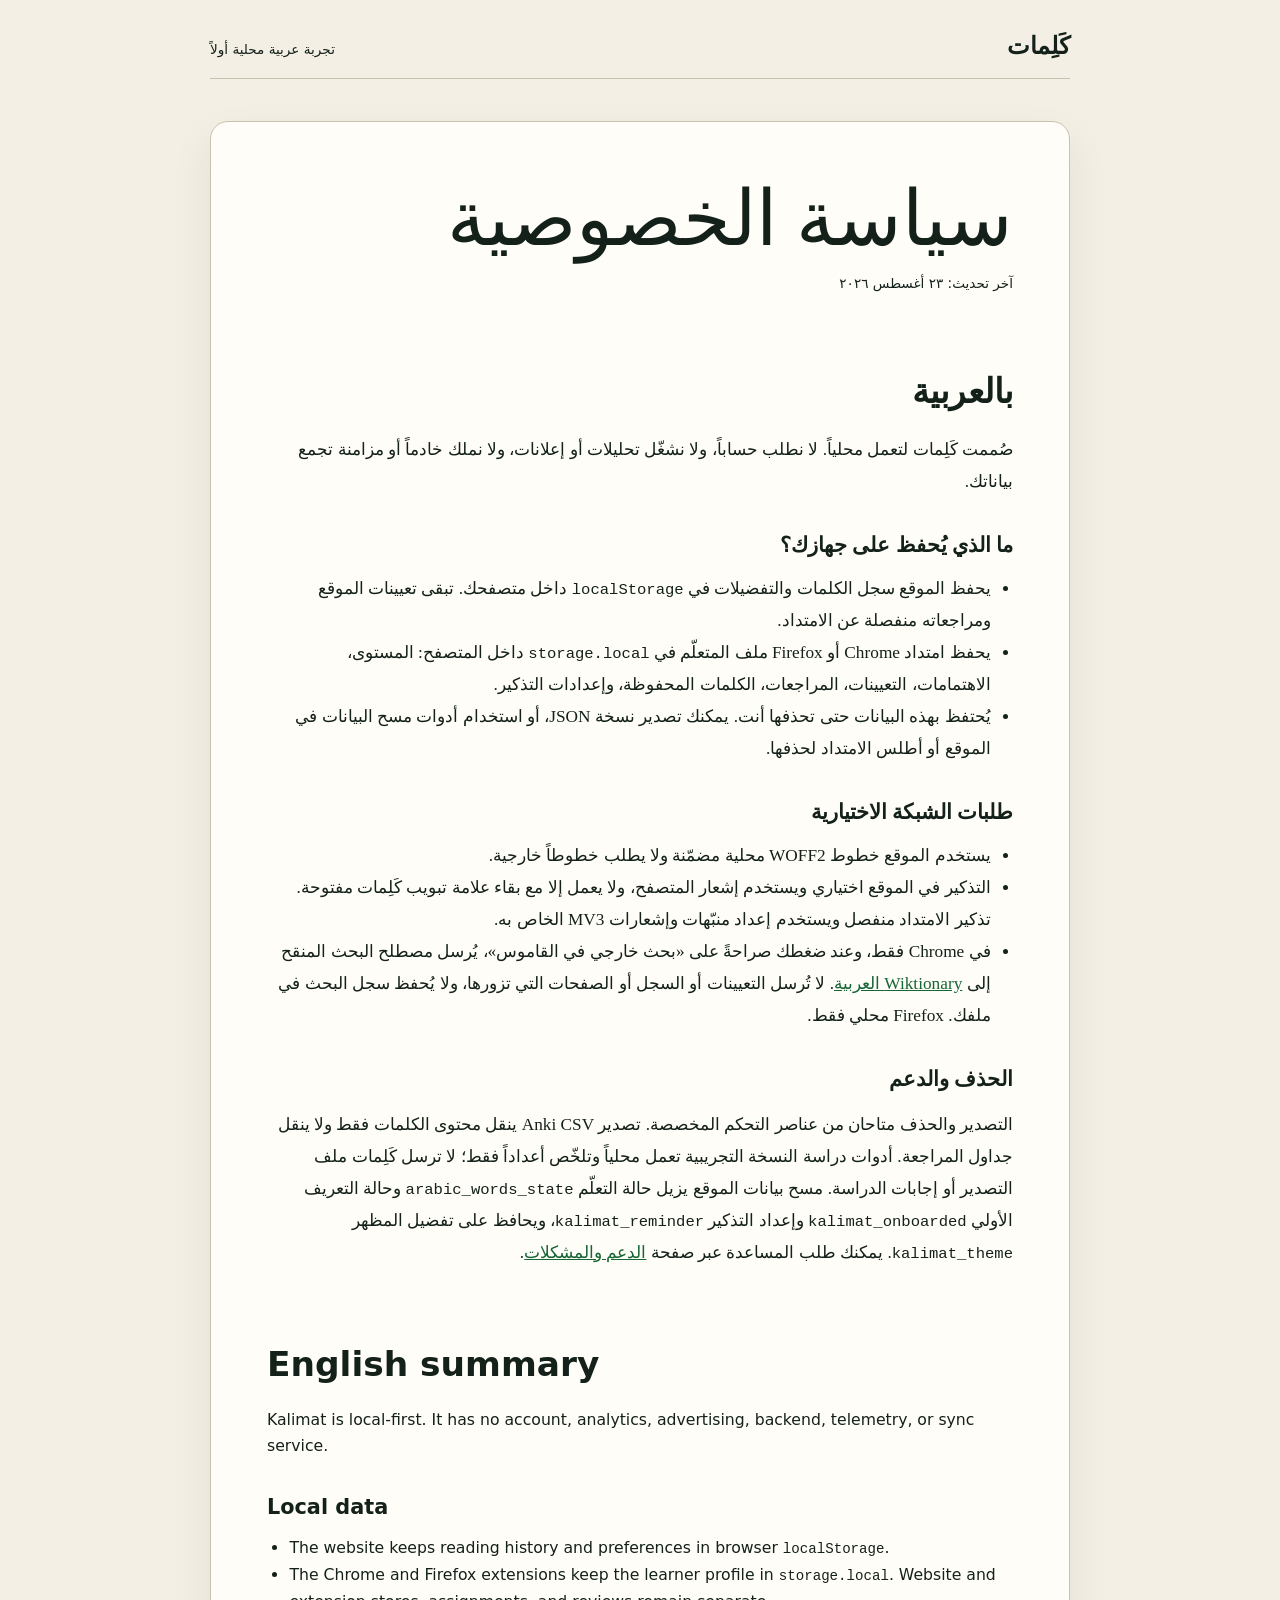
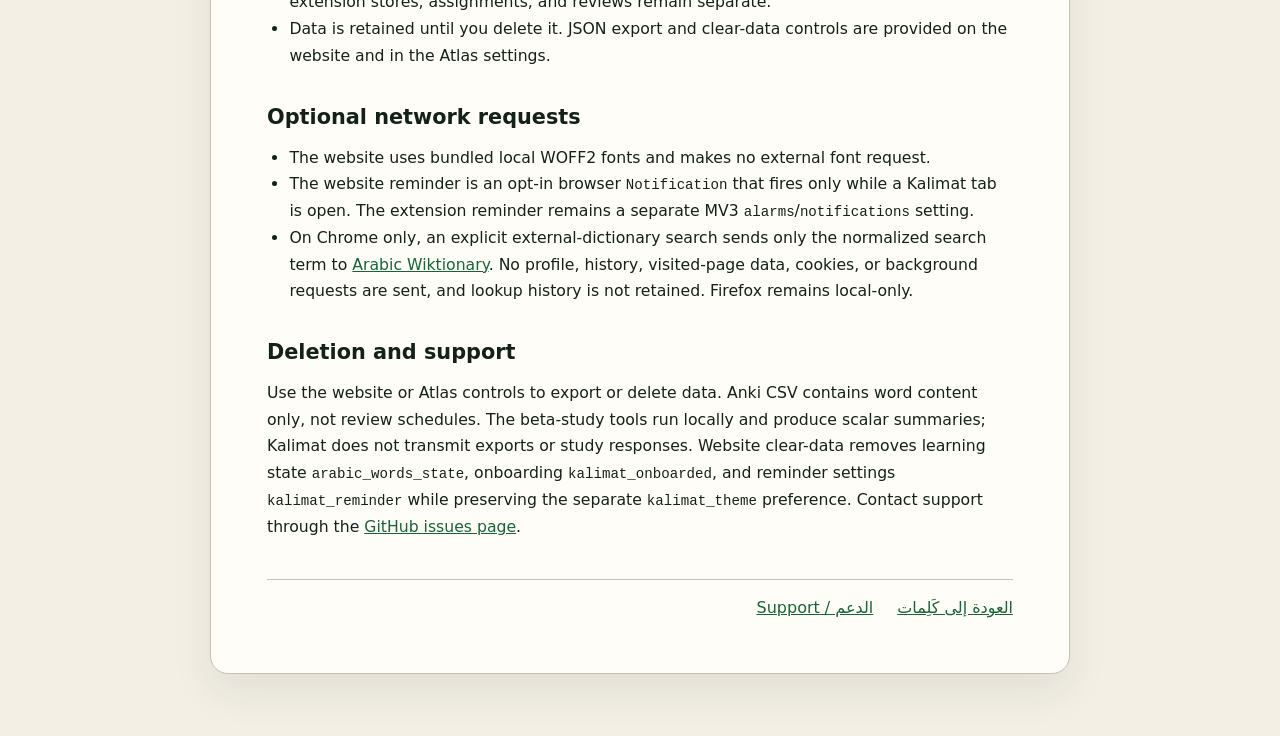
==== privacy.html @ 05a467b4 "Stabilize exports and add beta study tooling" ====
<!doctype html>
<html lang="ar" dir="rtl">
<head>
  <meta charset="utf-8">
  <meta name="viewport" content="width=device-width, initial-scale=1">
  <meta name="description" content="سياسة خصوصية كَلِمات: بيانات تعلّم محلية بلا حسابات أو تحليلات.">
  <title>كَلِمات | سياسة الخصوصية</title>
  <link rel="icon" href="assets/icons/icon-192.png" sizes="192x192">
  <style>
    :root { color-scheme: light; --ink: #14211b; --paper: #f3efe5; --panel: #fffdf7; --line: #c9c0af; --accent: #166534; }
    * { box-sizing: border-box; }
    body { margin: 0; min-height: 100vh; background: var(--paper); color: var(--ink); font-family: "Amiri", "Traditional Arabic", Georgia, serif; }
    .policy { width: min(860px, calc(100% - 32px)); margin: 0 auto; padding: 32px 0 64px; }
    .masthead { display: flex; align-items: baseline; justify-content: space-between; gap: 24px; border-bottom: 1px solid var(--line); padding-bottom: 16px; }
    .brand { color: inherit; font-size: 1.5rem; font-weight: 700; text-decoration: none; }
    .masthead p, .updated { margin: 0; font-family: system-ui, sans-serif; font-size: .85rem; }
    article { margin-top: 42px; background: var(--panel); border: 1px solid var(--line); border-radius: 18px; padding: clamp(24px, 5vw, 56px); box-shadow: 0 18px 42px rgb(20 33 27 / 8%); }
    h1 { margin: 0 0 8px; font-size: clamp(2.5rem, 7vw, 4.8rem); font-weight: 400; line-height: 1.1; }
    h2 { margin: 2.2em 0 .65em; font-size: clamp(1.45rem, 4vw, 2.15rem); }
    h3 { margin: 1.7em 0 .45em; font-size: 1.3rem; }
    p, li { font-size: 1.08rem; line-height: 1.85; }
    ul { padding-inline-start: 1.4em; }
    a { color: var(--accent); }
    .english { direction: ltr; text-align: left; font-family: system-ui, sans-serif; }
    .english p, .english li { font-size: .98rem; line-height: 1.7; }
    .links { display: flex; flex-wrap: wrap; gap: 16px 24px; margin-top: 38px; padding-top: 18px; border-top: 1px solid var(--line); font-family: system-ui, sans-serif; }
    code { direction: ltr; unicode-bidi: embed; font-family: ui-monospace, SFMono-Regular, Consolas, monospace; font-size: .9em; }
    @media (max-width: 560px) { .masthead { display: block; } .masthead p { margin-top: 8px; } article { padding: 22px 18px; } }
  </style>
</head>
<body>
  <main class="policy">
    <header class="masthead">
      <a class="brand" href="https://assem130.github.io/arabic-word-of-the-day/">كَلِمات</a>
      <p>تجربة عربية محلية أولاً</p>
    </header>
    <article>
      <h1>سياسة الخصوصية</h1>
      <p class="updated">آخر تحديث: ٢٣ أغسطس ٢٠٢٦</p>

      <h2>بالعربية</h2>
      <p>صُممت كَلِمات لتعمل محلياً. لا نطلب حساباً، ولا نشغّل تحليلات أو إعلانات، ولا نملك خادماً أو مزامنة تجمع بياناتك.</p>

      <h3>ما الذي يُحفظ على جهازك؟</h3>
      <ul>
        <li>يحفظ الموقع سجل الكلمات والتفضيلات في <code>localStorage</code> داخل متصفحك. تبقى تعيينات الموقع ومراجعاته منفصلة عن الامتداد.</li>
        <li>يحفظ امتداد Chrome أو Firefox ملف المتعلّم في <code>storage.local</code> داخل المتصفح: المستوى، الاهتمامات، التعيينات، المراجعات، الكلمات المحفوظة، وإعدادات التذكير.</li>
        <li>يُحتفظ بهذه البيانات حتى تحذفها أنت. يمكنك تصدير نسخة JSON، أو استخدام أدوات مسح البيانات في الموقع أو أطلس الامتداد لحذفها.</li>
      </ul>

      <h3>طلبات الشبكة الاختيارية</h3>
      <ul>
        <li>يستخدم الموقع خطوط WOFF2 محلية مضمّنة ولا يطلب خطوطاً خارجية.</li>
        <li>التذكير في الموقع اختياري ويستخدم إشعار المتصفح، ولا يعمل إلا مع بقاء علامة تبويب كَلِمات مفتوحة. تذكير الامتداد منفصل ويستخدم إعداد منبّهات وإشعارات MV3 الخاص به.</li>
        <li>في Chrome فقط، وعند ضغطك صراحةً على «بحث خارجي في القاموس»، يُرسل مصطلح البحث المنقح إلى <a href="https://ar.wiktionary.org/">Wiktionary العربية</a>. لا تُرسل التعيينات أو السجل أو الصفحات التي تزورها، ولا يُحفظ سجل البحث في ملفك. Firefox محلي فقط.</li>
      </ul>

      <h3>الحذف والدعم</h3>
      <p>التصدير والحذف متاحان من عناصر التحكم المخصصة. تصدير Anki CSV ينقل محتوى الكلمات فقط ولا ينقل جداول المراجعة. أدوات دراسة النسخة التجريبية تعمل محلياً وتلخّص أعداداً فقط؛ لا ترسل كَلِمات ملف التصدير أو إجابات الدراسة. مسح بيانات الموقع يزيل حالة التعلّم <code>arabic_words_state</code> وحالة التعريف الأولي <code>kalimat_onboarded</code> وإعداد التذكير <code>kalimat_reminder</code>، ويحافظ على تفضيل المظهر <code>kalimat_theme</code>. يمكنك طلب المساعدة عبر صفحة <a href="https://github.com/Assem130/arabic-word-of-the-day/issues">الدعم والمشكلات</a>.</p>

      <section class="english" lang="en" dir="ltr">
        <h2>English summary</h2>
        <p>Kalimat is local-first. It has no account, analytics, advertising, backend, telemetry, or sync service.</p>
        <h3>Local data</h3>
        <ul>
          <li>The website keeps reading history and preferences in browser <code>localStorage</code>.</li>
          <li>The Chrome and Firefox extensions keep the learner profile in <code>storage.local</code>. Website and extension stores, assignments, and reviews remain separate.</li>
          <li>Data is retained until you delete it. JSON export and clear-data controls are provided on the website and in the Atlas settings.</li>
        </ul>
        <h3>Optional network requests</h3>
        <ul>
          <li>The website uses bundled local WOFF2 fonts and makes no external font request.</li>
          <li>The website reminder is an opt-in browser <code>Notification</code> that fires only while a Kalimat tab is open. The extension reminder remains a separate MV3 <code>alarms</code>/<code>notifications</code> setting.</li>
          <li>On Chrome only, an explicit external-dictionary search sends only the normalized search term to <a href="https://ar.wiktionary.org/">Arabic Wiktionary</a>. No profile, history, visited-page data, cookies, or background requests are sent, and lookup history is not retained. Firefox remains local-only.</li>
        </ul>
        <h3>Deletion and support</h3>
        <p>Use the website or Atlas controls to export or delete data. Anki CSV contains word content only, not review schedules. The beta-study tools run locally and produce scalar summaries; Kalimat does not transmit exports or study responses. Website clear-data removes learning state <code>arabic_words_state</code>, onboarding <code>kalimat_onboarded</code>, and reminder settings <code>kalimat_reminder</code> while preserving the separate <code>kalimat_theme</code> preference. Contact support through the <a href="https://github.com/Assem130/arabic-word-of-the-day/issues">GitHub issues page</a>.</p>
      </section>

      <nav class="links" aria-label="روابط السياسة">
        <a href="https://assem130.github.io/arabic-word-of-the-day/">العودة إلى كَلِمات</a>
        <a href="https://github.com/Assem130/arabic-word-of-the-day/issues">الدعم / Support</a>
      </nav>
    </article>
  </main>
</body>
</html>
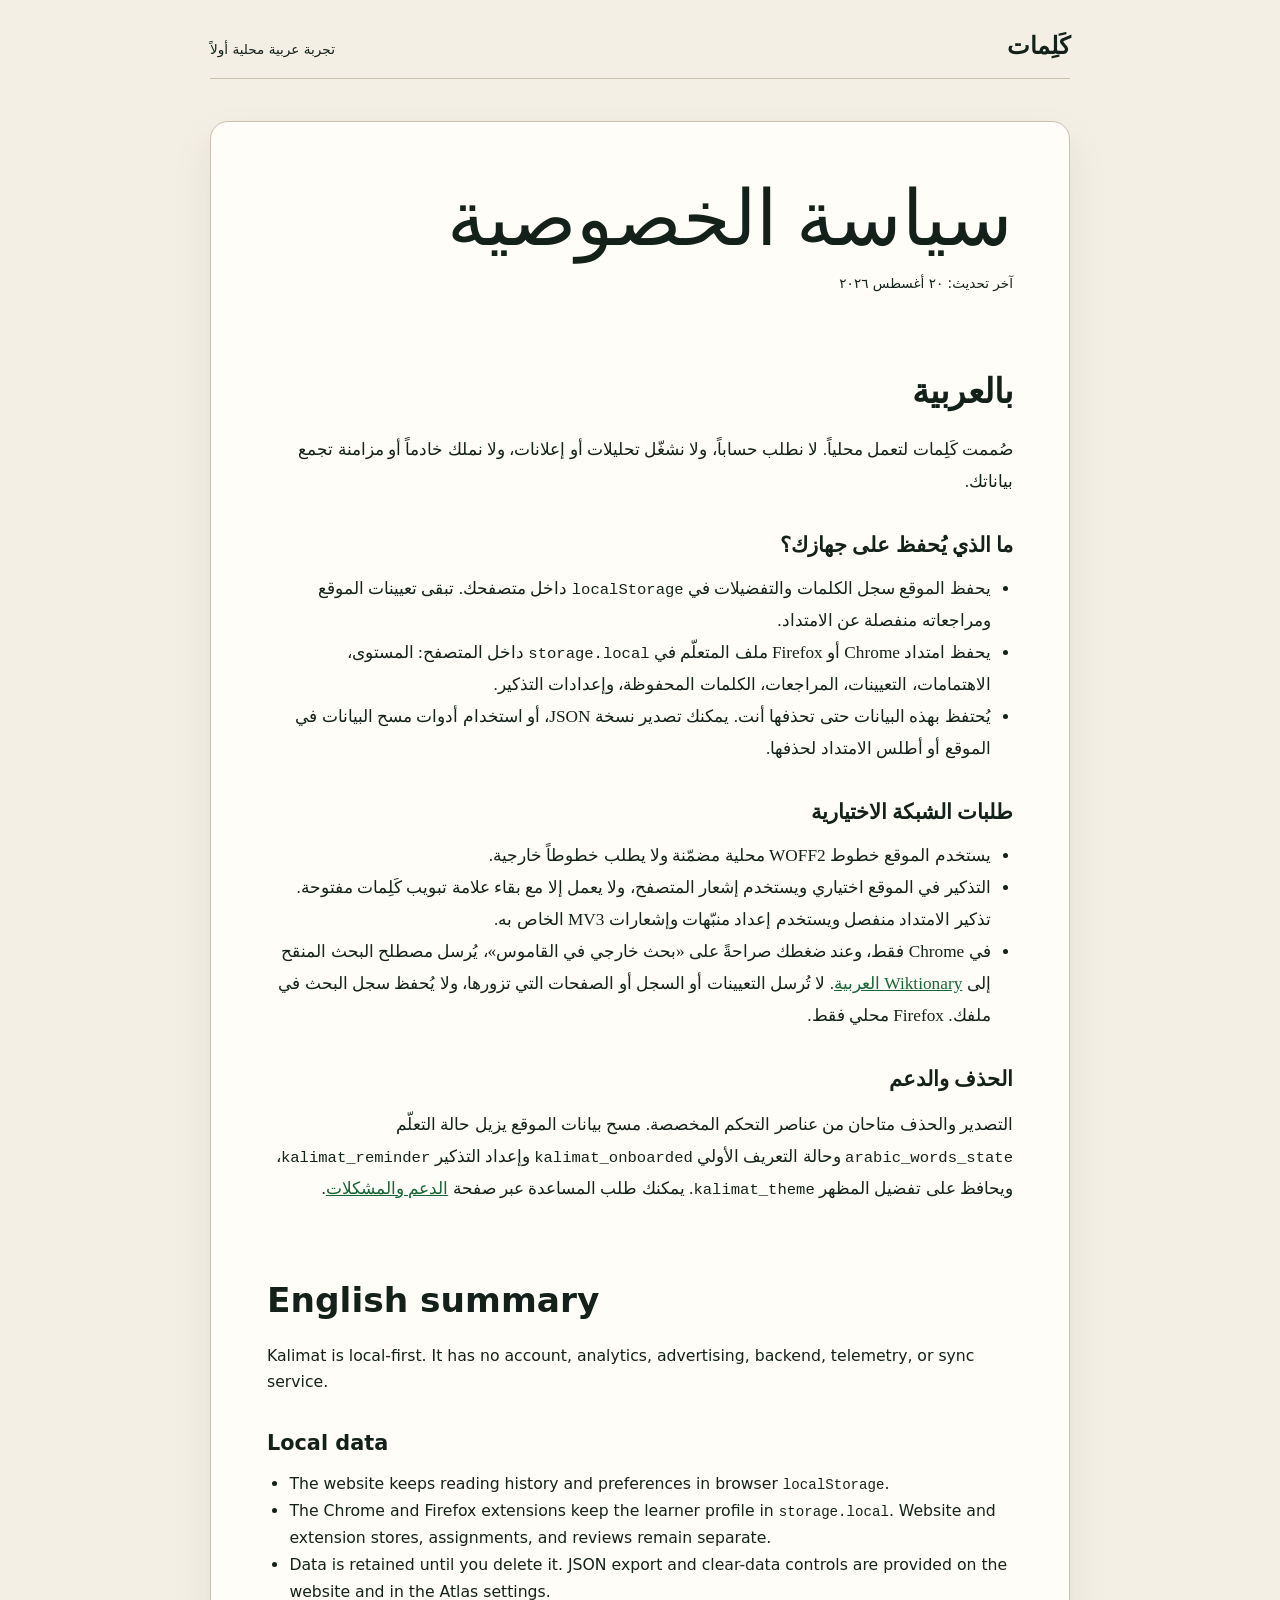
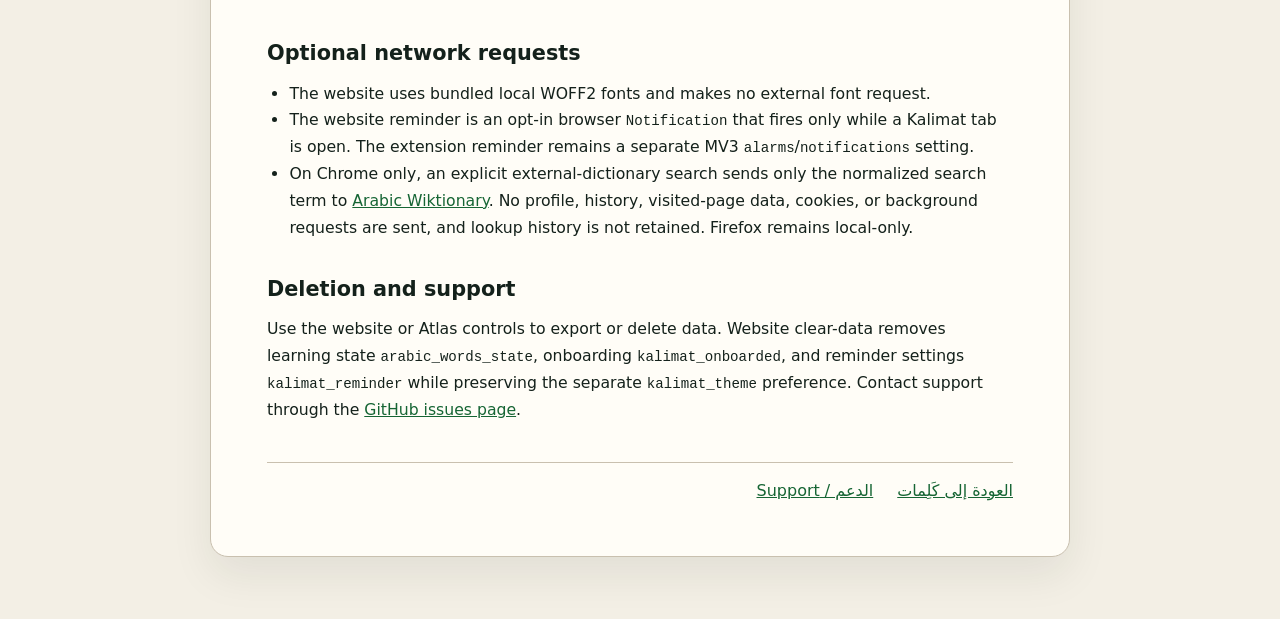
==== commit 8a6a19d6: "Clean up learning state, packaging, and repository navigation Preserve learner changes across tabs, " ====
--- a/privacy.html
+++ b/privacy.html
@@ -5,7 +5,6 @@
   <meta name="viewport" content="width=device-width, initial-scale=1">
   <meta name="description" content="سياسة خصوصية كَلِمات: بيانات تعلّم محلية بلا حسابات أو تحليلات.">
   <title>كَلِمات | سياسة الخصوصية</title>
-  <link rel="icon" href="assets/icons/icon-192.png" sizes="192x192">
   <style>
     :root { color-scheme: light; --ink: #14211b; --paper: #f3efe5; --panel: #fffdf7; --line: #c9c0af; --accent: #166534; }
     * { box-sizing: border-box; }
@@ -31,12 +30,12 @@
 <body>
   <main class="policy">
     <header class="masthead">
-      <a class="brand" href="https://assem130.github.io/arabic-word-of-the-day/">كَلِمات</a>
+      <a class="brand" href="https://assem130.github.io/Kalimat-365/">كَلِمات</a>
       <p>تجربة عربية محلية أولاً</p>
     </header>
     <article>
       <h1>سياسة الخصوصية</h1>
-      <p class="updated">آخر تحديث: ٢٣ أغسطس ٢٠٢٦</p>
+      <p class="updated">آخر تحديث: ٢٠ أغسطس ٢٠٢٦</p>
 
       <h2>بالعربية</h2>
       <p>صُممت كَلِمات لتعمل محلياً. لا نطلب حساباً، ولا نشغّل تحليلات أو إعلانات، ولا نملك خادماً أو مزامنة تجمع بياناتك.</p>
@@ -56,7 +55,7 @@
       </ul>
 
       <h3>الحذف والدعم</h3>
-      <p>التصدير والحذف متاحان من عناصر التحكم المخصصة. تصدير Anki CSV ينقل محتوى الكلمات فقط ولا ينقل جداول المراجعة. أدوات دراسة النسخة التجريبية تعمل محلياً وتلخّص أعداداً فقط؛ لا ترسل كَلِمات ملف التصدير أو إجابات الدراسة. مسح بيانات الموقع يزيل حالة التعلّم <code>arabic_words_state</code> وحالة التعريف الأولي <code>kalimat_onboarded</code> وإعداد التذكير <code>kalimat_reminder</code>، ويحافظ على تفضيل المظهر <code>kalimat_theme</code>. يمكنك طلب المساعدة عبر صفحة <a href="https://github.com/Assem130/arabic-word-of-the-day/issues">الدعم والمشكلات</a>.</p>
+      <p>التصدير والحذف متاحان من عناصر التحكم المخصصة. مسح بيانات الموقع يزيل حالة التعلّم <code>arabic_words_state</code> وحالة التعريف الأولي <code>kalimat_onboarded</code> وإعداد التذكير <code>kalimat_reminder</code>، ويحافظ على تفضيل المظهر <code>kalimat_theme</code>. يمكنك طلب المساعدة عبر صفحة <a href="https://github.com/Assem130/Kalimat-365/issues">الدعم والمشكلات</a>.</p>
 
       <section class="english" lang="en" dir="ltr">
         <h2>English summary</h2>
@@ -74,12 +73,12 @@
           <li>On Chrome only, an explicit external-dictionary search sends only the normalized search term to <a href="https://ar.wiktionary.org/">Arabic Wiktionary</a>. No profile, history, visited-page data, cookies, or background requests are sent, and lookup history is not retained. Firefox remains local-only.</li>
         </ul>
         <h3>Deletion and support</h3>
-        <p>Use the website or Atlas controls to export or delete data. Anki CSV contains word content only, not review schedules. The beta-study tools run locally and produce scalar summaries; Kalimat does not transmit exports or study responses. Website clear-data removes learning state <code>arabic_words_state</code>, onboarding <code>kalimat_onboarded</code>, and reminder settings <code>kalimat_reminder</code> while preserving the separate <code>kalimat_theme</code> preference. Contact support through the <a href="https://github.com/Assem130/arabic-word-of-the-day/issues">GitHub issues page</a>.</p>
+        <p>Use the website or Atlas controls to export or delete data. Website clear-data removes learning state <code>arabic_words_state</code>, onboarding <code>kalimat_onboarded</code>, and reminder settings <code>kalimat_reminder</code> while preserving the separate <code>kalimat_theme</code> preference. Contact support through the <a href="https://github.com/Assem130/Kalimat-365/issues">GitHub issues page</a>.</p>
       </section>
 
       <nav class="links" aria-label="روابط السياسة">
-        <a href="https://assem130.github.io/arabic-word-of-the-day/">العودة إلى كَلِمات</a>
-        <a href="https://github.com/Assem130/arabic-word-of-the-day/issues">الدعم / Support</a>
+        <a href="https://assem130.github.io/Kalimat-365/">العودة إلى كَلِمات</a>
+        <a href="https://github.com/Assem130/Kalimat-365/issues">الدعم / Support</a>
       </nav>
     </article>
   </main>
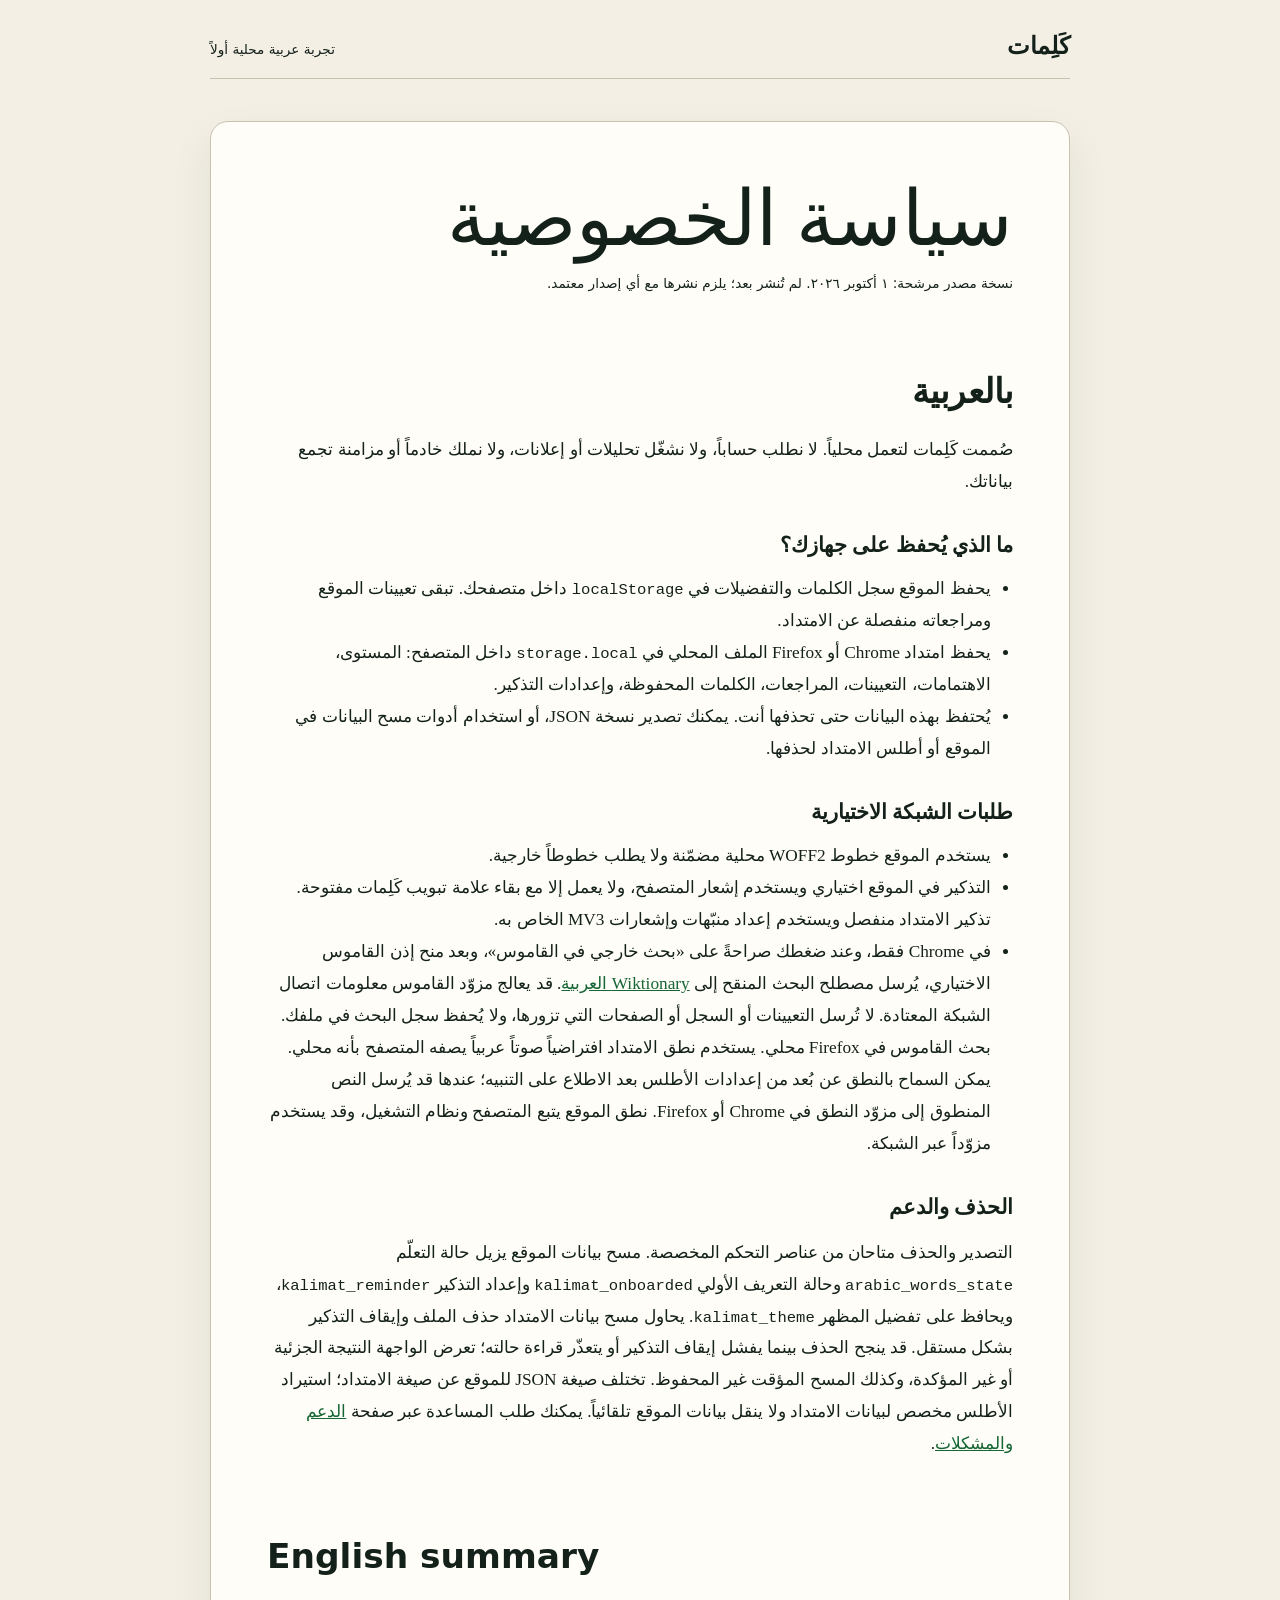
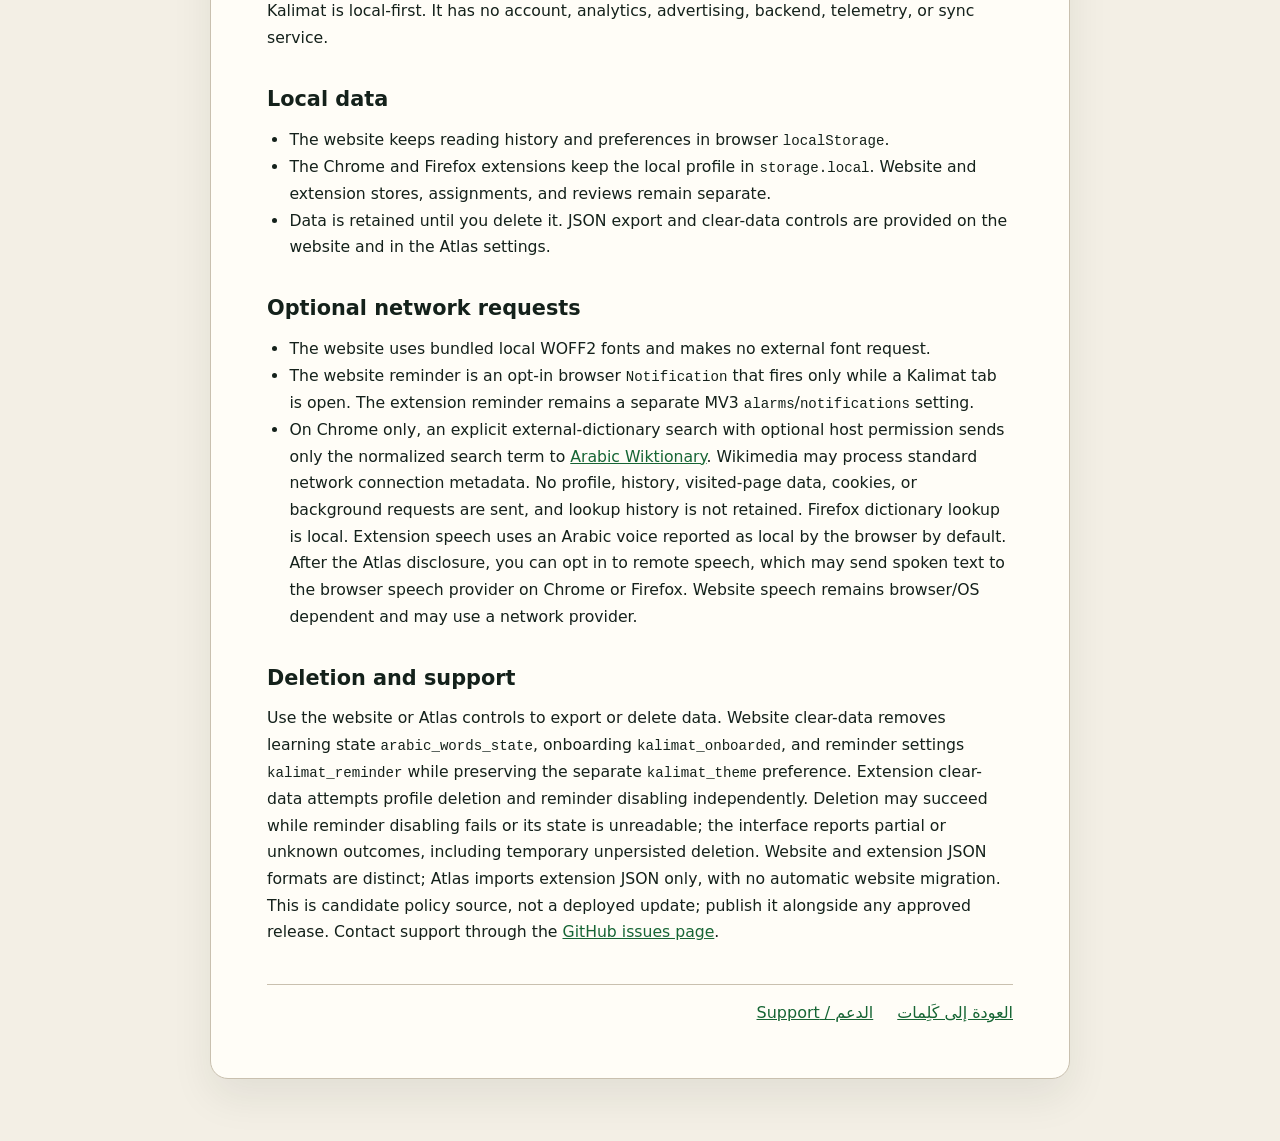
==== commit f16fa34b: "Focus Kalimaat on an Arabic-first daily encounter Make the browser extension the primary Arabic enri" ====
--- a/privacy.html
+++ b/privacy.html
@@ -3,7 +3,7 @@
 <head>
   <meta charset="utf-8">
   <meta name="viewport" content="width=device-width, initial-scale=1">
-  <meta name="description" content="سياسة خصوصية كَلِمات: بيانات تعلّم محلية بلا حسابات أو تحليلات.">
+  <meta name="description" content="سياسة خصوصية كَلِمات: بيانات محلية ونطق اختياري بلا حسابات أو تحليلات.">
   <title>كَلِمات | سياسة الخصوصية</title>
   <style>
     :root { color-scheme: light; --ink: #14211b; --paper: #f3efe5; --panel: #fffdf7; --line: #c9c0af; --accent: #166534; }
@@ -35,7 +35,7 @@
     </header>
     <article>
       <h1>سياسة الخصوصية</h1>
-      <p class="updated">آخر تحديث: ٢٠ أغسطس ٢٠٢٦</p>
+      <p class="updated">نسخة مصدر مرشحة: ١ أكتوبر ٢٠٢٦. لم تُنشر بعد؛ يلزم نشرها مع أي إصدار معتمد.</p>
 
       <h2>بالعربية</h2>
       <p>صُممت كَلِمات لتعمل محلياً. لا نطلب حساباً، ولا نشغّل تحليلات أو إعلانات، ولا نملك خادماً أو مزامنة تجمع بياناتك.</p>
@@ -43,7 +43,7 @@
       <h3>ما الذي يُحفظ على جهازك؟</h3>
       <ul>
         <li>يحفظ الموقع سجل الكلمات والتفضيلات في <code>localStorage</code> داخل متصفحك. تبقى تعيينات الموقع ومراجعاته منفصلة عن الامتداد.</li>
-        <li>يحفظ امتداد Chrome أو Firefox ملف المتعلّم في <code>storage.local</code> داخل المتصفح: المستوى، الاهتمامات، التعيينات، المراجعات، الكلمات المحفوظة، وإعدادات التذكير.</li>
+        <li>يحفظ امتداد Chrome أو Firefox الملف المحلي في <code>storage.local</code> داخل المتصفح: المستوى، الاهتمامات، التعيينات، المراجعات، الكلمات المحفوظة، وإعدادات التذكير.</li>
         <li>يُحتفظ بهذه البيانات حتى تحذفها أنت. يمكنك تصدير نسخة JSON، أو استخدام أدوات مسح البيانات في الموقع أو أطلس الامتداد لحذفها.</li>
       </ul>
 
@@ -51,11 +51,11 @@
       <ul>
         <li>يستخدم الموقع خطوط WOFF2 محلية مضمّنة ولا يطلب خطوطاً خارجية.</li>
         <li>التذكير في الموقع اختياري ويستخدم إشعار المتصفح، ولا يعمل إلا مع بقاء علامة تبويب كَلِمات مفتوحة. تذكير الامتداد منفصل ويستخدم إعداد منبّهات وإشعارات MV3 الخاص به.</li>
-        <li>في Chrome فقط، وعند ضغطك صراحةً على «بحث خارجي في القاموس»، يُرسل مصطلح البحث المنقح إلى <a href="https://ar.wiktionary.org/">Wiktionary العربية</a>. لا تُرسل التعيينات أو السجل أو الصفحات التي تزورها، ولا يُحفظ سجل البحث في ملفك. Firefox محلي فقط.</li>
+        <li>في Chrome فقط، وعند ضغطك صراحةً على «بحث خارجي في القاموس»، وبعد منح إذن القاموس الاختياري، يُرسل مصطلح البحث المنقح إلى <a href="https://ar.wiktionary.org/">Wiktionary العربية</a>. قد يعالج مزوّد القاموس معلومات اتصال الشبكة المعتادة. لا تُرسل التعيينات أو السجل أو الصفحات التي تزورها، ولا يُحفظ سجل البحث في ملفك. بحث القاموس في Firefox محلي. يستخدم نطق الامتداد افتراضياً صوتاً عربياً يصفه المتصفح بأنه محلي. يمكن السماح بالنطق عن بُعد من إعدادات الأطلس بعد الاطلاع على التنبيه؛ عندها قد يُرسل النص المنطوق إلى مزوّد النطق في Chrome أو Firefox. نطق الموقع يتبع المتصفح ونظام التشغيل، وقد يستخدم مزوّداً عبر الشبكة.</li>
       </ul>
 
       <h3>الحذف والدعم</h3>
-      <p>التصدير والحذف متاحان من عناصر التحكم المخصصة. مسح بيانات الموقع يزيل حالة التعلّم <code>arabic_words_state</code> وحالة التعريف الأولي <code>kalimat_onboarded</code> وإعداد التذكير <code>kalimat_reminder</code>، ويحافظ على تفضيل المظهر <code>kalimat_theme</code>. يمكنك طلب المساعدة عبر صفحة <a href="https://github.com/Assem130/Kalimat-365/issues">الدعم والمشكلات</a>.</p>
+      <p>التصدير والحذف متاحان من عناصر التحكم المخصصة. مسح بيانات الموقع يزيل حالة التعلّم <code>arabic_words_state</code> وحالة التعريف الأولي <code>kalimat_onboarded</code> وإعداد التذكير <code>kalimat_reminder</code>، ويحافظ على تفضيل المظهر <code>kalimat_theme</code>. يحاول مسح بيانات الامتداد حذف الملف وإيقاف التذكير بشكل مستقل. قد ينجح الحذف بينما يفشل إيقاف التذكير أو يتعذّر قراءة حالته؛ تعرض الواجهة النتيجة الجزئية أو غير المؤكدة، وكذلك المسح المؤقت غير المحفوظ. تختلف صيغة JSON للموقع عن صيغة الامتداد؛ استيراد الأطلس مخصص لبيانات الامتداد ولا ينقل بيانات الموقع تلقائياً. يمكنك طلب المساعدة عبر صفحة <a href="https://github.com/Assem130/Kalimat-365/issues">الدعم والمشكلات</a>.</p>
 
       <section class="english" lang="en" dir="ltr">
         <h2>English summary</h2>
@@ -63,17 +63,17 @@
         <h3>Local data</h3>
         <ul>
           <li>The website keeps reading history and preferences in browser <code>localStorage</code>.</li>
-          <li>The Chrome and Firefox extensions keep the learner profile in <code>storage.local</code>. Website and extension stores, assignments, and reviews remain separate.</li>
+          <li>The Chrome and Firefox extensions keep the local profile in <code>storage.local</code>. Website and extension stores, assignments, and reviews remain separate.</li>
           <li>Data is retained until you delete it. JSON export and clear-data controls are provided on the website and in the Atlas settings.</li>
         </ul>
         <h3>Optional network requests</h3>
         <ul>
           <li>The website uses bundled local WOFF2 fonts and makes no external font request.</li>
           <li>The website reminder is an opt-in browser <code>Notification</code> that fires only while a Kalimat tab is open. The extension reminder remains a separate MV3 <code>alarms</code>/<code>notifications</code> setting.</li>
-          <li>On Chrome only, an explicit external-dictionary search sends only the normalized search term to <a href="https://ar.wiktionary.org/">Arabic Wiktionary</a>. No profile, history, visited-page data, cookies, or background requests are sent, and lookup history is not retained. Firefox remains local-only.</li>
+          <li>On Chrome only, an explicit external-dictionary search with optional host permission sends only the normalized search term to <a href="https://ar.wiktionary.org/">Arabic Wiktionary</a>. Wikimedia may process standard network connection metadata. No profile, history, visited-page data, cookies, or background requests are sent, and lookup history is not retained. Firefox dictionary lookup is local. Extension speech uses an Arabic voice reported as local by the browser by default. After the Atlas disclosure, you can opt in to remote speech, which may send spoken text to the browser speech provider on Chrome or Firefox. Website speech remains browser/OS dependent and may use a network provider.</li>
         </ul>
         <h3>Deletion and support</h3>
-        <p>Use the website or Atlas controls to export or delete data. Website clear-data removes learning state <code>arabic_words_state</code>, onboarding <code>kalimat_onboarded</code>, and reminder settings <code>kalimat_reminder</code> while preserving the separate <code>kalimat_theme</code> preference. Contact support through the <a href="https://github.com/Assem130/Kalimat-365/issues">GitHub issues page</a>.</p>
+        <p>Use the website or Atlas controls to export or delete data. Website clear-data removes learning state <code>arabic_words_state</code>, onboarding <code>kalimat_onboarded</code>, and reminder settings <code>kalimat_reminder</code> while preserving the separate <code>kalimat_theme</code> preference. Extension clear-data attempts profile deletion and reminder disabling independently. Deletion may succeed while reminder disabling fails or its state is unreadable; the interface reports partial or unknown outcomes, including temporary unpersisted deletion. Website and extension JSON formats are distinct; Atlas imports extension JSON only, with no automatic website migration. This is candidate policy source, not a deployed update; publish it alongside any approved release. Contact support through the <a href="https://github.com/Assem130/Kalimat-365/issues">GitHub issues page</a>.</p>
       </section>
 
       <nav class="links" aria-label="روابط السياسة">
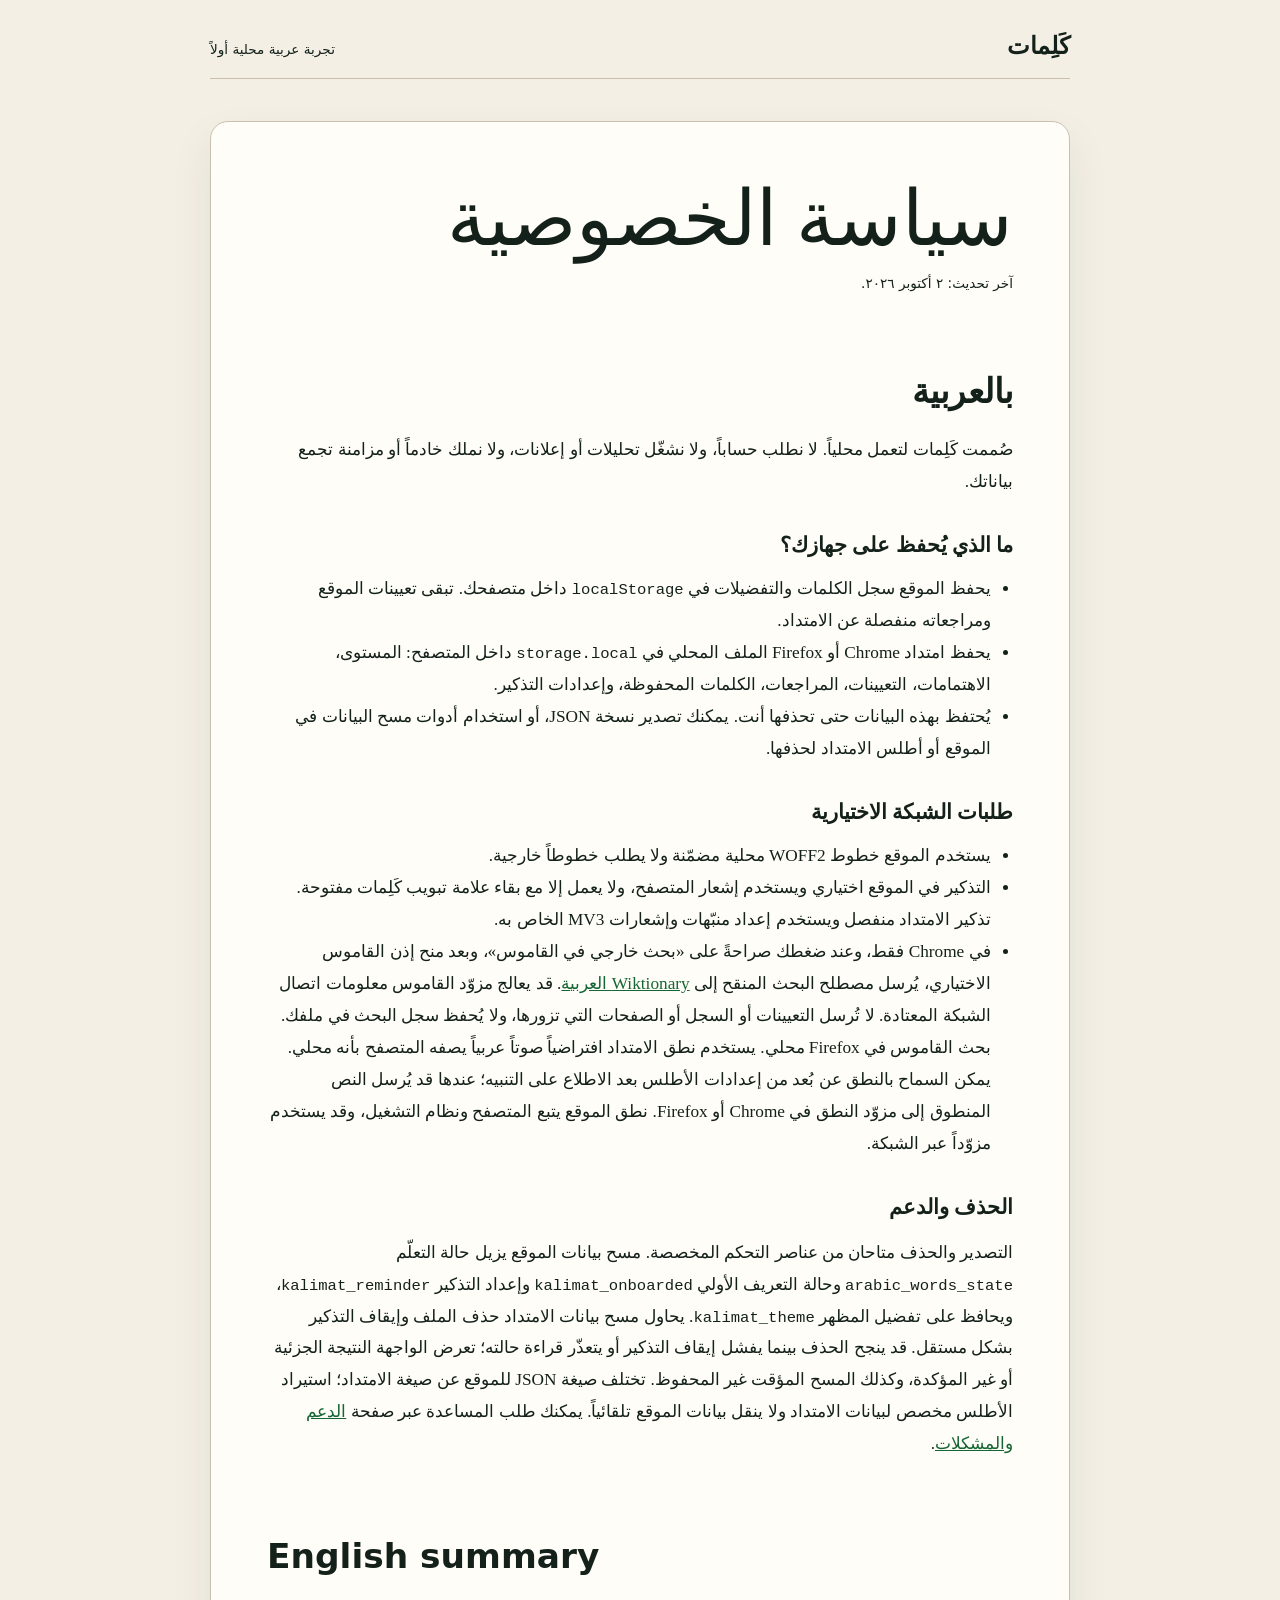
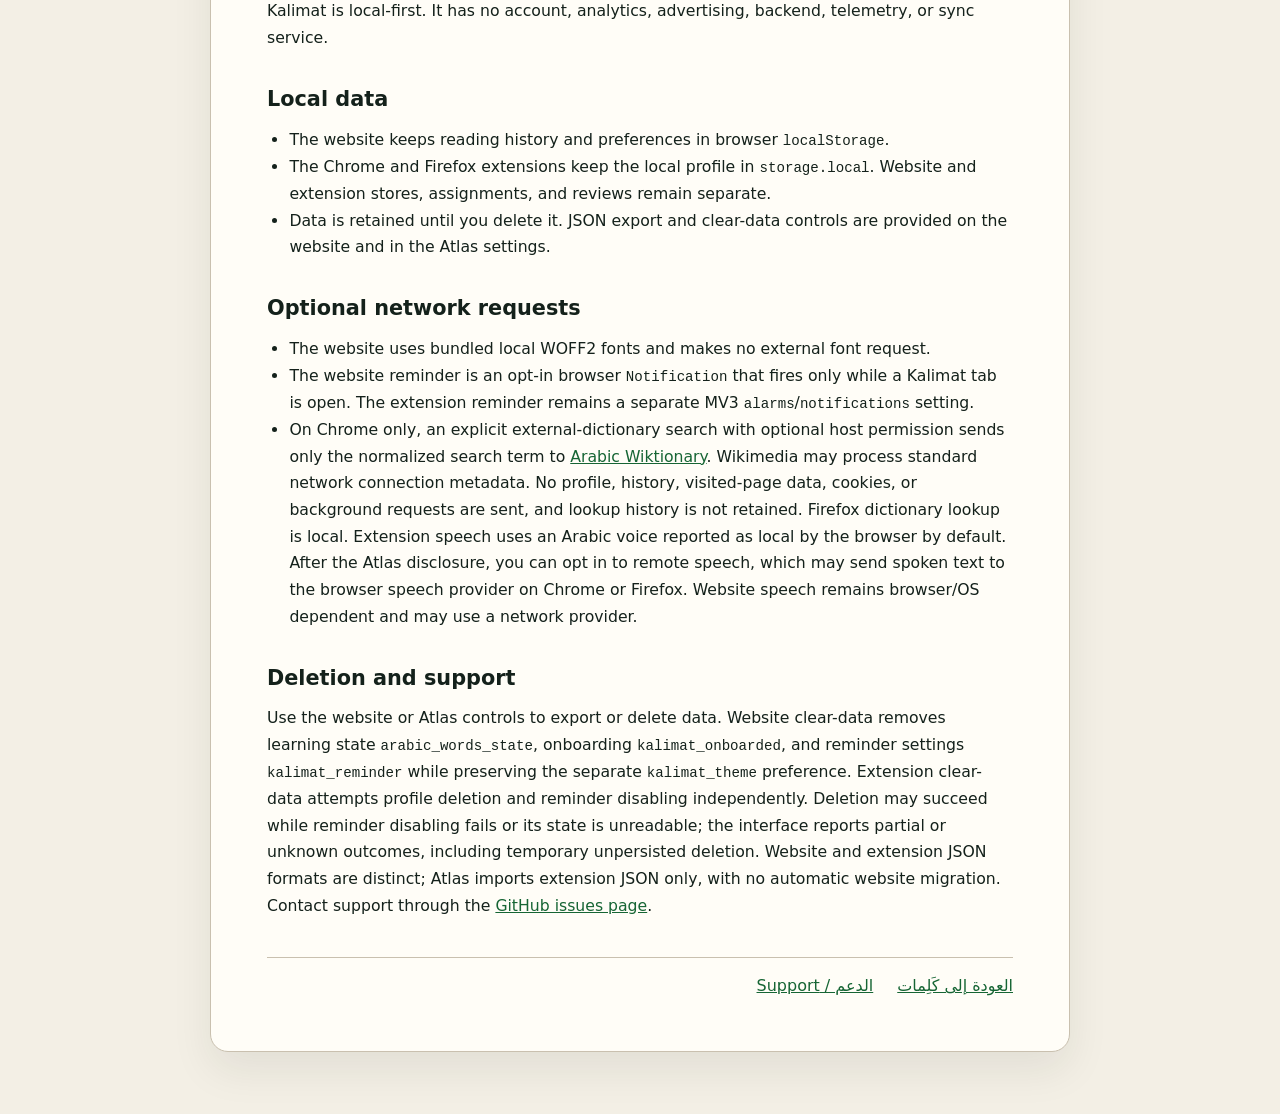
==== commit dc58ba4d: "Finalize published privacy policy status" ====
--- a/privacy.html
+++ b/privacy.html
@@ -35,7 +35,7 @@
     </header>
     <article>
       <h1>سياسة الخصوصية</h1>
-      <p class="updated">نسخة مصدر مرشحة: ١ أكتوبر ٢٠٢٦. لم تُنشر بعد؛ يلزم نشرها مع أي إصدار معتمد.</p>
+      <p class="updated">آخر تحديث: ٢ أكتوبر ٢٠٢٦.</p>
 
       <h2>بالعربية</h2>
       <p>صُممت كَلِمات لتعمل محلياً. لا نطلب حساباً، ولا نشغّل تحليلات أو إعلانات، ولا نملك خادماً أو مزامنة تجمع بياناتك.</p>
@@ -73,7 +73,7 @@
           <li>On Chrome only, an explicit external-dictionary search with optional host permission sends only the normalized search term to <a href="https://ar.wiktionary.org/">Arabic Wiktionary</a>. Wikimedia may process standard network connection metadata. No profile, history, visited-page data, cookies, or background requests are sent, and lookup history is not retained. Firefox dictionary lookup is local. Extension speech uses an Arabic voice reported as local by the browser by default. After the Atlas disclosure, you can opt in to remote speech, which may send spoken text to the browser speech provider on Chrome or Firefox. Website speech remains browser/OS dependent and may use a network provider.</li>
         </ul>
         <h3>Deletion and support</h3>
-        <p>Use the website or Atlas controls to export or delete data. Website clear-data removes learning state <code>arabic_words_state</code>, onboarding <code>kalimat_onboarded</code>, and reminder settings <code>kalimat_reminder</code> while preserving the separate <code>kalimat_theme</code> preference. Extension clear-data attempts profile deletion and reminder disabling independently. Deletion may succeed while reminder disabling fails or its state is unreadable; the interface reports partial or unknown outcomes, including temporary unpersisted deletion. Website and extension JSON formats are distinct; Atlas imports extension JSON only, with no automatic website migration. This is candidate policy source, not a deployed update; publish it alongside any approved release. Contact support through the <a href="https://github.com/Assem130/Kalimat-365/issues">GitHub issues page</a>.</p>
+        <p>Use the website or Atlas controls to export or delete data. Website clear-data removes learning state <code>arabic_words_state</code>, onboarding <code>kalimat_onboarded</code>, and reminder settings <code>kalimat_reminder</code> while preserving the separate <code>kalimat_theme</code> preference. Extension clear-data attempts profile deletion and reminder disabling independently. Deletion may succeed while reminder disabling fails or its state is unreadable; the interface reports partial or unknown outcomes, including temporary unpersisted deletion. Website and extension JSON formats are distinct; Atlas imports extension JSON only, with no automatic website migration. Contact support through the <a href="https://github.com/Assem130/Kalimat-365/issues">GitHub issues page</a>.</p>
       </section>
 
       <nav class="links" aria-label="روابط السياسة">
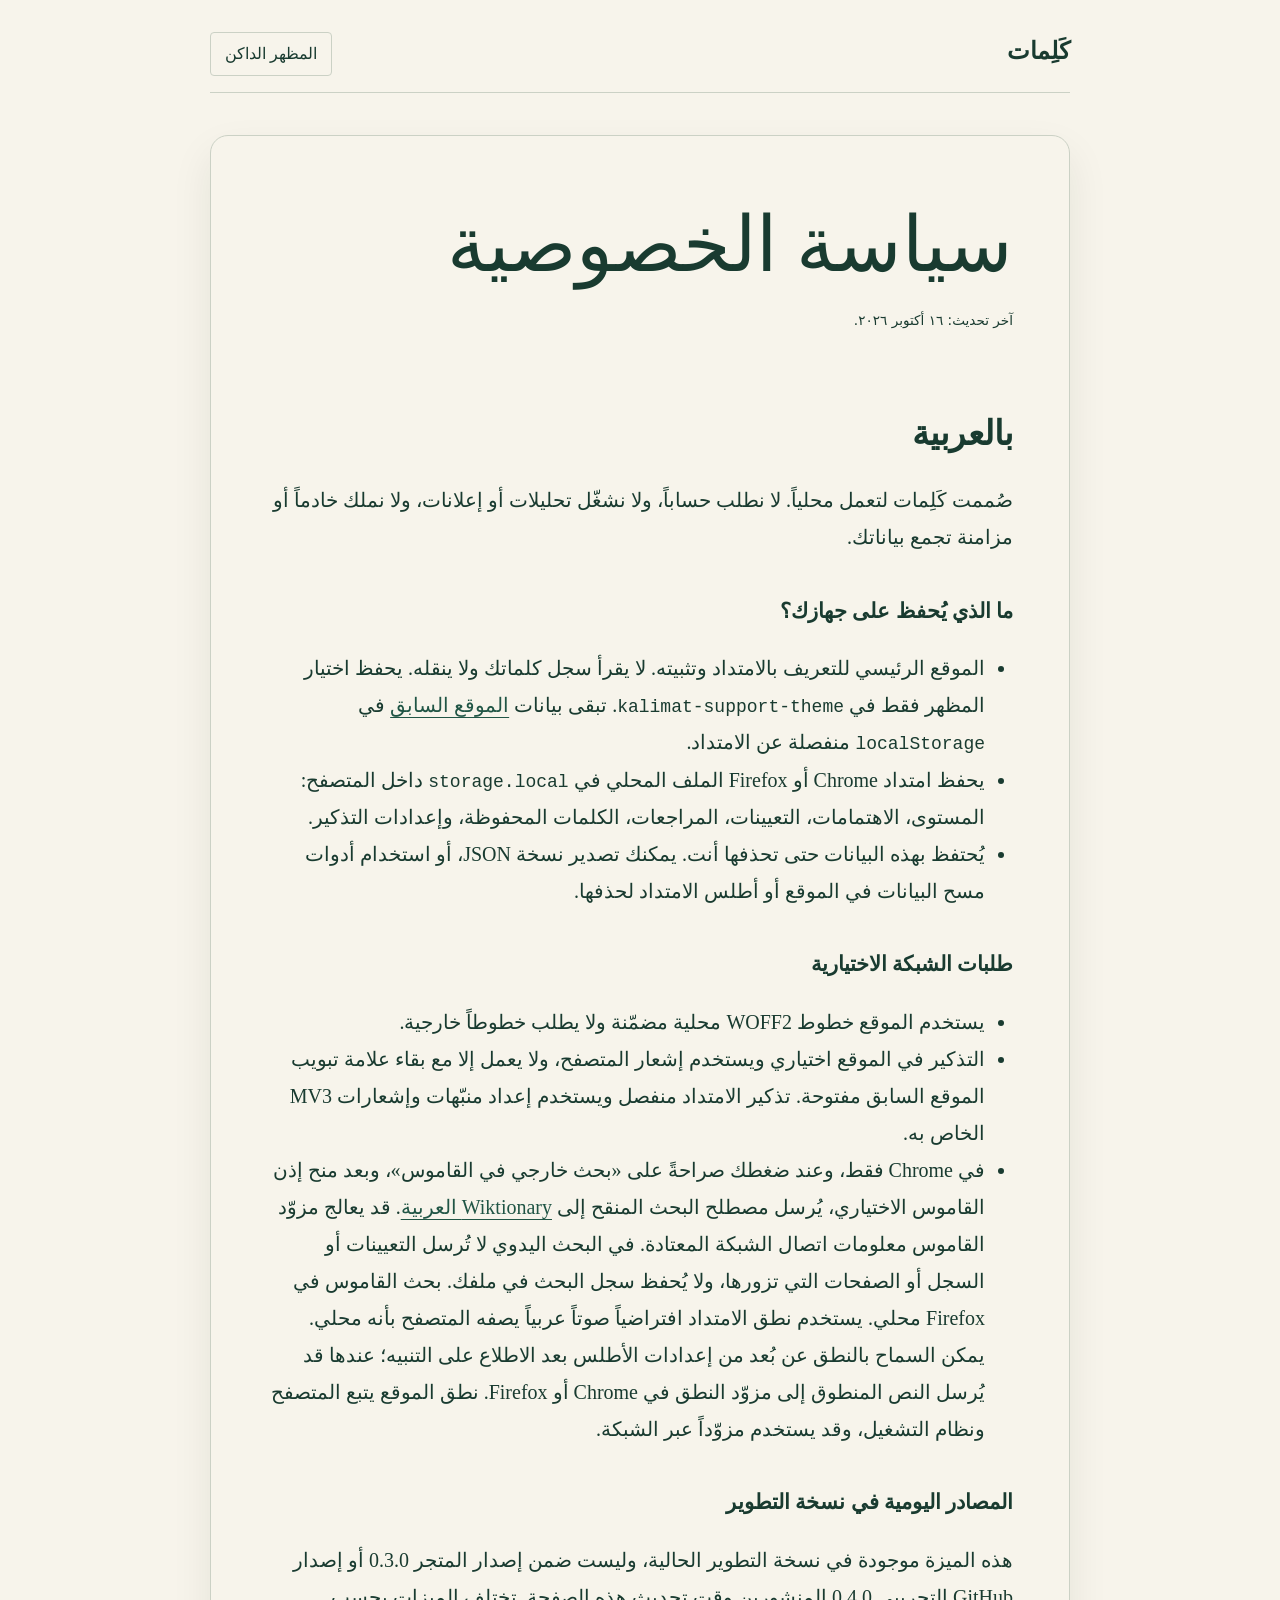
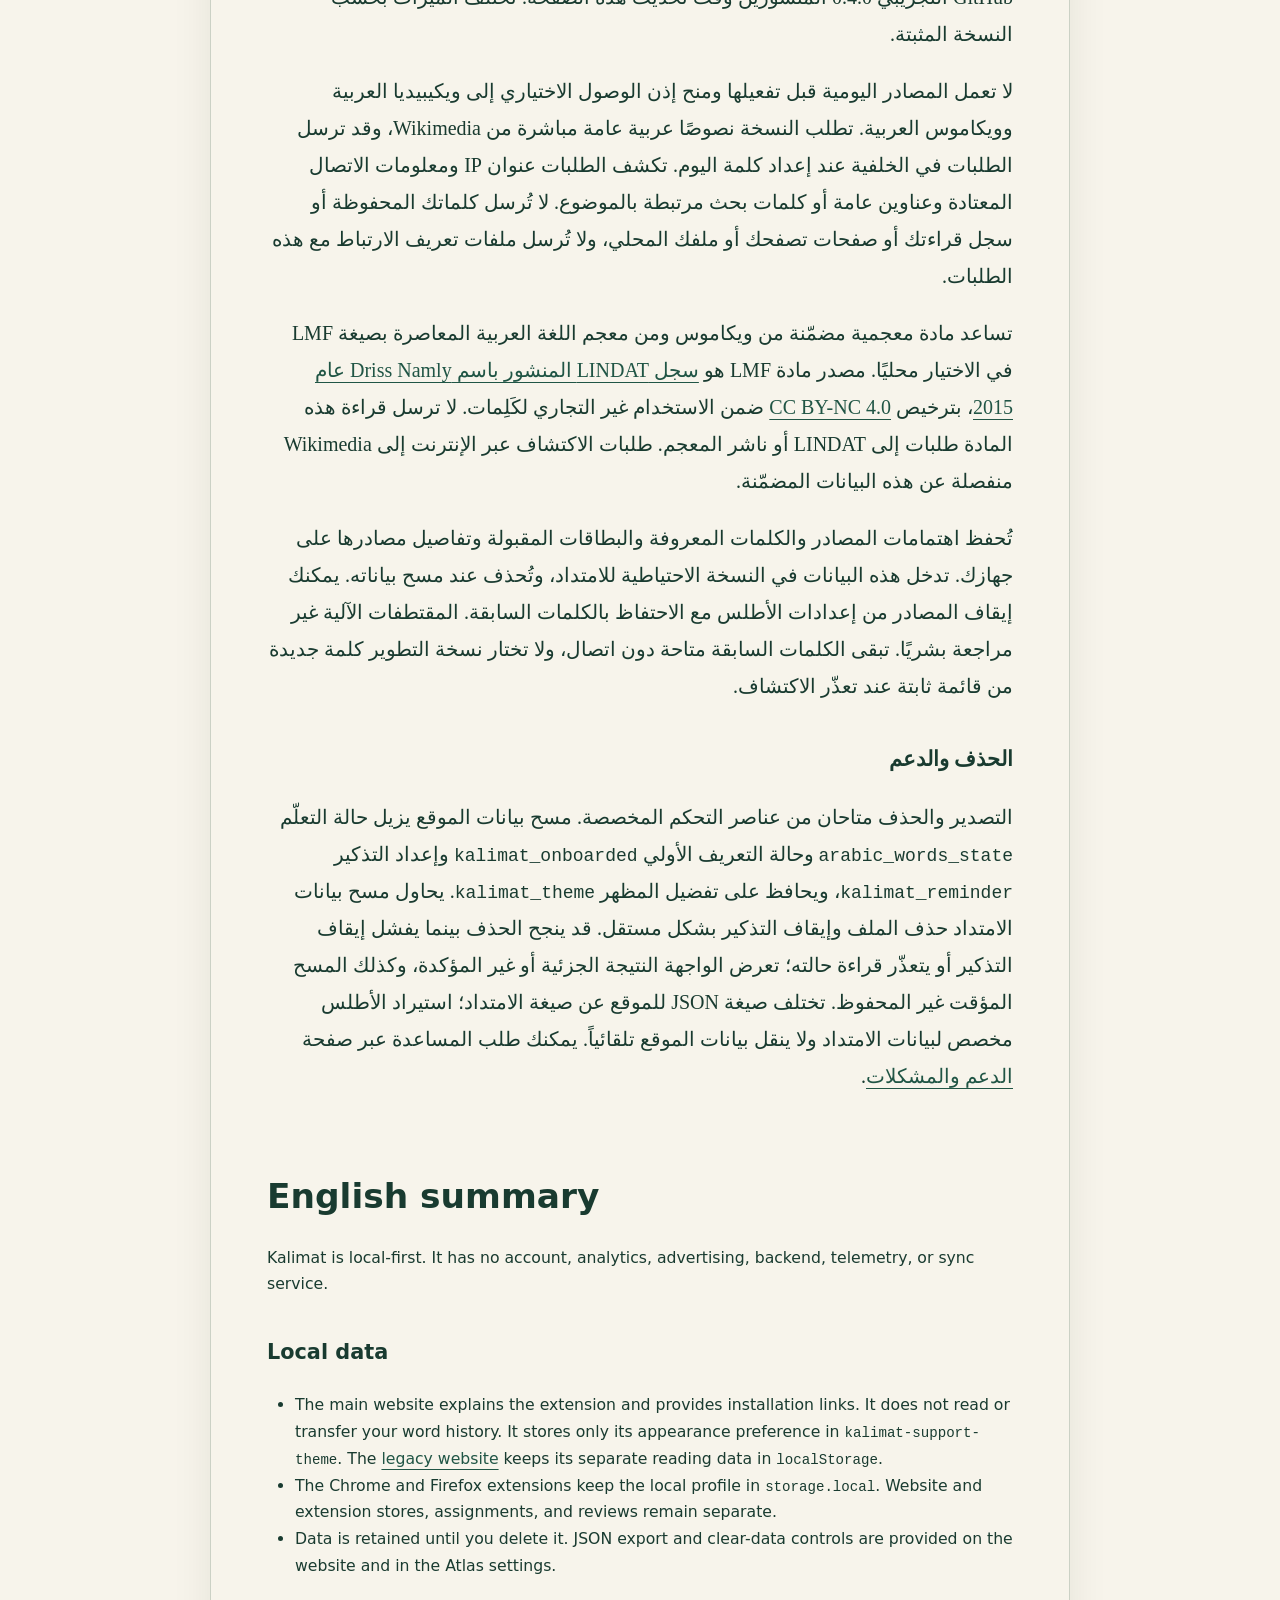
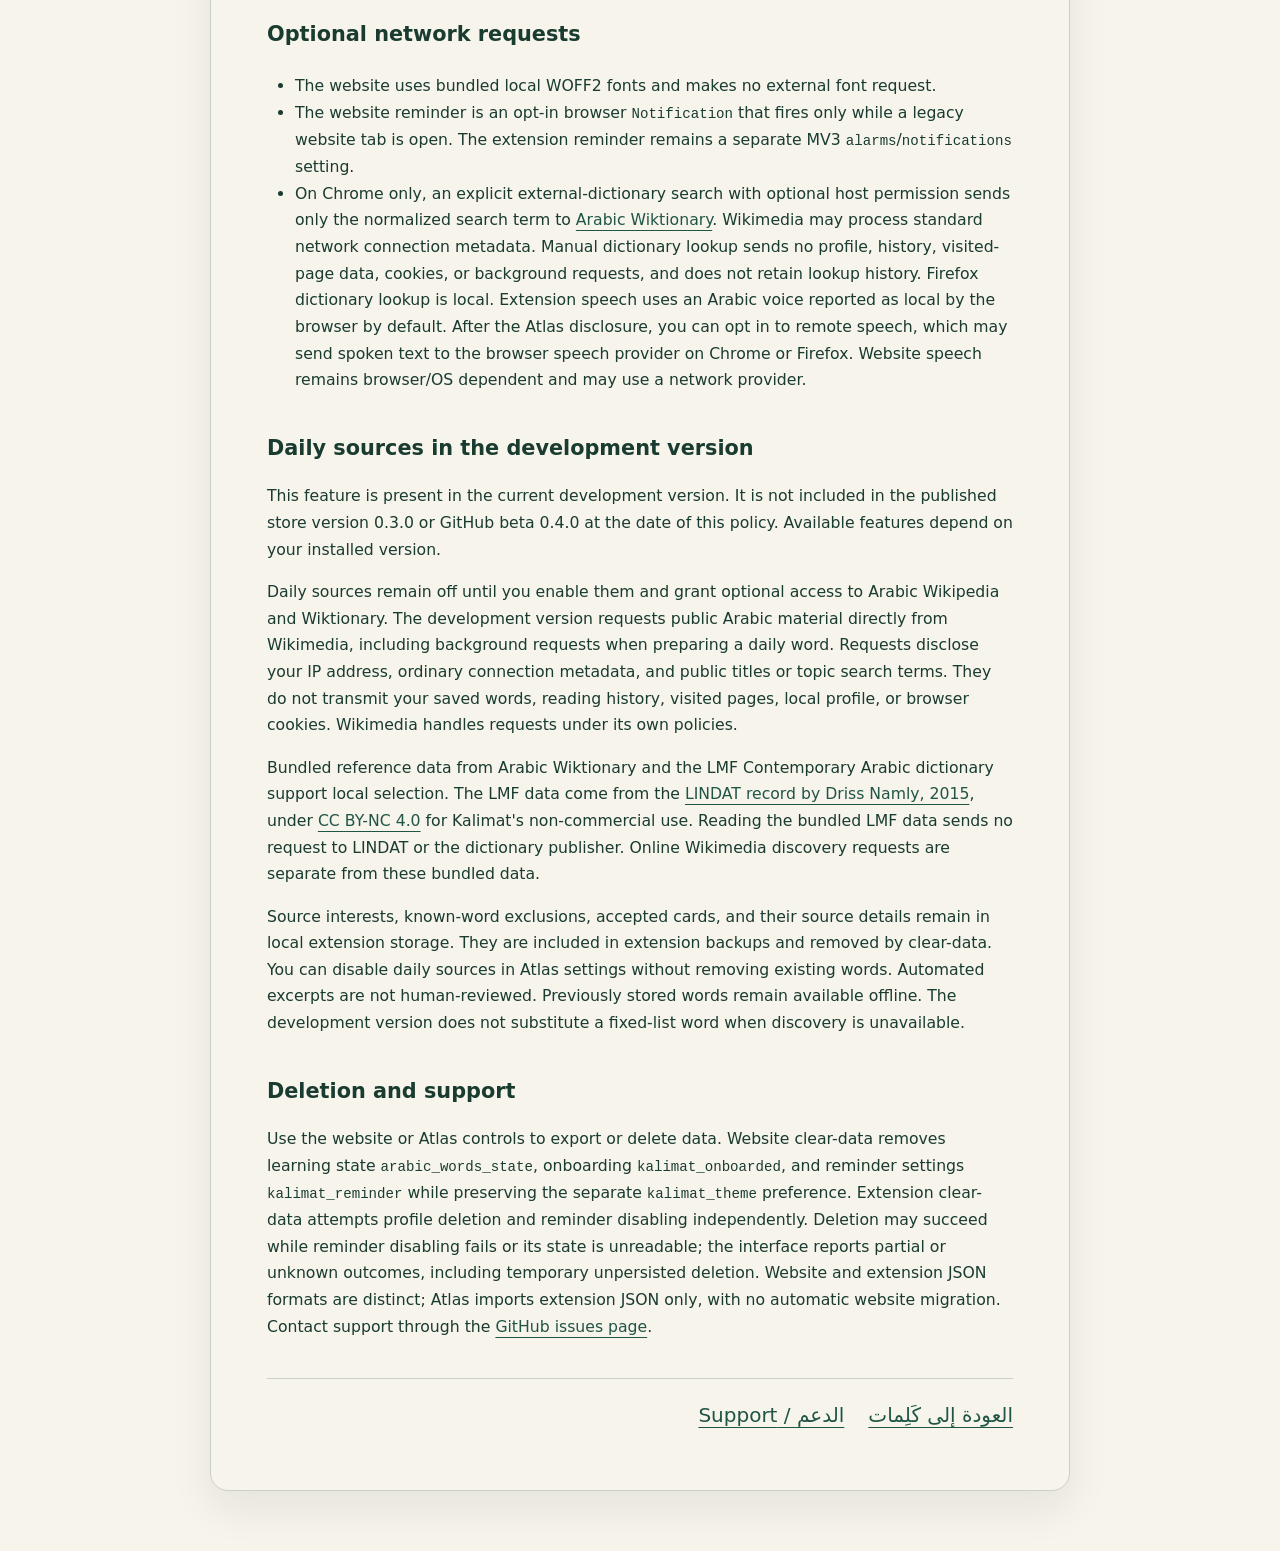
==== commit 93c37737: "feat(discovery): expand source supply and center Kalimat on the extension" ====
--- a/privacy.html
+++ b/privacy.html
@@ -5,19 +5,20 @@
   <meta name="viewport" content="width=device-width, initial-scale=1">
   <meta name="description" content="سياسة خصوصية كَلِمات: بيانات محلية ونطق اختياري بلا حسابات أو تحليلات.">
   <title>كَلِمات | سياسة الخصوصية</title>
+  <link rel="stylesheet" href="support.css">
+  <script src="support.js" defer></script>
   <style>
-    :root { color-scheme: light; --ink: #14211b; --paper: #f3efe5; --panel: #fffdf7; --line: #c9c0af; --accent: #166534; }
     * { box-sizing: border-box; }
     body { margin: 0; min-height: 100vh; background: var(--paper); color: var(--ink); font-family: "Amiri", "Traditional Arabic", Georgia, serif; }
     .policy { width: min(860px, calc(100% - 32px)); margin: 0 auto; padding: 32px 0 64px; }
     .masthead { display: flex; align-items: baseline; justify-content: space-between; gap: 24px; border-bottom: 1px solid var(--line); padding-bottom: 16px; }
     .brand { color: inherit; font-size: 1.5rem; font-weight: 700; text-decoration: none; }
     .masthead p, .updated { margin: 0; font-family: system-ui, sans-serif; font-size: .85rem; }
-    article { margin-top: 42px; background: var(--panel); border: 1px solid var(--line); border-radius: 18px; padding: clamp(24px, 5vw, 56px); box-shadow: 0 18px 42px rgb(20 33 27 / 8%); }
-    h1 { margin: 0 0 8px; font-size: clamp(2.5rem, 7vw, 4.8rem); font-weight: 400; line-height: 1.1; }
+    article { margin-top: 42px; background: var(--paper); border: 1px solid var(--line); border-radius: 18px; padding: clamp(24px, 5vw, 56px); box-shadow: 0 18px 42px rgb(20 33 27 / 8%); }
+    h1 { margin: 0 0 8px; font-size: clamp(2.5rem, 7vw, 4.8rem); font-weight: 400; line-height: 1.4; }
     h2 { margin: 2.2em 0 .65em; font-size: clamp(1.45rem, 4vw, 2.15rem); }
     h3 { margin: 1.7em 0 .45em; font-size: 1.3rem; }
-    p, li { font-size: 1.08rem; line-height: 1.85; }
+    p, li { font-size: 1.25rem; line-height: 1.85; }
     ul { padding-inline-start: 1.4em; }
     a { color: var(--accent); }
     .english { direction: ltr; text-align: left; font-family: system-ui, sans-serif; }
@@ -28,21 +29,22 @@
   </style>
 </head>
 <body>
+  <a class="skip-link" href="#policy-content">تخطَّ إلى السياسة</a>
   <main class="policy">
     <header class="masthead">
-      <a class="brand" href="https://assem130.github.io/Kalimat-365/">كَلِمات</a>
-      <p>تجربة عربية محلية أولاً</p>
+      <a class="brand" href="index.html">كَلِمات</a>
+      <button class="theme-toggle" id="theme-toggle" type="button" hidden aria-label="تفعيل المظهر الداكن" aria-pressed="false">المظهر الداكن</button>
     </header>
-    <article>
+    <article id="policy-content" tabindex="-1">
       <h1>سياسة الخصوصية</h1>
-      <p class="updated">آخر تحديث: ٢ أكتوبر ٢٠٢٦.</p>
+      <p class="updated">آخر تحديث: ١٦ أكتوبر ٢٠٢٦.</p>
 
       <h2>بالعربية</h2>
       <p>صُممت كَلِمات لتعمل محلياً. لا نطلب حساباً، ولا نشغّل تحليلات أو إعلانات، ولا نملك خادماً أو مزامنة تجمع بياناتك.</p>
 
       <h3>ما الذي يُحفظ على جهازك؟</h3>
       <ul>
-        <li>يحفظ الموقع سجل الكلمات والتفضيلات في <code>localStorage</code> داخل متصفحك. تبقى تعيينات الموقع ومراجعاته منفصلة عن الامتداد.</li>
+        <li>الموقع الرئيسي للتعريف بالامتداد وتثبيته. لا يقرأ سجل كلماتك ولا ينقله. يحفظ اختيار المظهر فقط في <code>kalimat-support-theme</code>. تبقى بيانات <a href="legacy.html">الموقع السابق</a> في <code>localStorage</code> منفصلة عن الامتداد.</li>
         <li>يحفظ امتداد Chrome أو Firefox الملف المحلي في <code>storage.local</code> داخل المتصفح: المستوى، الاهتمامات، التعيينات، المراجعات، الكلمات المحفوظة، وإعدادات التذكير.</li>
         <li>يُحتفظ بهذه البيانات حتى تحذفها أنت. يمكنك تصدير نسخة JSON، أو استخدام أدوات مسح البيانات في الموقع أو أطلس الامتداد لحذفها.</li>
       </ul>
@@ -50,9 +52,15 @@
       <h3>طلبات الشبكة الاختيارية</h3>
       <ul>
         <li>يستخدم الموقع خطوط WOFF2 محلية مضمّنة ولا يطلب خطوطاً خارجية.</li>
-        <li>التذكير في الموقع اختياري ويستخدم إشعار المتصفح، ولا يعمل إلا مع بقاء علامة تبويب كَلِمات مفتوحة. تذكير الامتداد منفصل ويستخدم إعداد منبّهات وإشعارات MV3 الخاص به.</li>
-        <li>في Chrome فقط، وعند ضغطك صراحةً على «بحث خارجي في القاموس»، وبعد منح إذن القاموس الاختياري، يُرسل مصطلح البحث المنقح إلى <a href="https://ar.wiktionary.org/">Wiktionary العربية</a>. قد يعالج مزوّد القاموس معلومات اتصال الشبكة المعتادة. لا تُرسل التعيينات أو السجل أو الصفحات التي تزورها، ولا يُحفظ سجل البحث في ملفك. بحث القاموس في Firefox محلي. يستخدم نطق الامتداد افتراضياً صوتاً عربياً يصفه المتصفح بأنه محلي. يمكن السماح بالنطق عن بُعد من إعدادات الأطلس بعد الاطلاع على التنبيه؛ عندها قد يُرسل النص المنطوق إلى مزوّد النطق في Chrome أو Firefox. نطق الموقع يتبع المتصفح ونظام التشغيل، وقد يستخدم مزوّداً عبر الشبكة.</li>
+        <li>التذكير في الموقع اختياري ويستخدم إشعار المتصفح، ولا يعمل إلا مع بقاء علامة تبويب الموقع السابق مفتوحة. تذكير الامتداد منفصل ويستخدم إعداد منبّهات وإشعارات MV3 الخاص به.</li>
+        <li>في Chrome فقط، وعند ضغطك صراحةً على «بحث خارجي في القاموس»، وبعد منح إذن القاموس الاختياري، يُرسل مصطلح البحث المنقح إلى <a href="https://ar.wiktionary.org/">Wiktionary العربية</a>. قد يعالج مزوّد القاموس معلومات اتصال الشبكة المعتادة. في البحث اليدوي لا تُرسل التعيينات أو السجل أو الصفحات التي تزورها، ولا يُحفظ سجل البحث في ملفك. بحث القاموس في Firefox محلي. يستخدم نطق الامتداد افتراضياً صوتاً عربياً يصفه المتصفح بأنه محلي. يمكن السماح بالنطق عن بُعد من إعدادات الأطلس بعد الاطلاع على التنبيه؛ عندها قد يُرسل النص المنطوق إلى مزوّد النطق في Chrome أو Firefox. نطق الموقع يتبع المتصفح ونظام التشغيل، وقد يستخدم مزوّداً عبر الشبكة.</li>
       </ul>
+
+      <h3>المصادر اليومية في نسخة التطوير</h3>
+      <p>هذه الميزة موجودة في نسخة التطوير الحالية، وليست ضمن إصدار المتجر 0.3.0 أو إصدار GitHub التجريبي 0.4.0 المنشورين وقت تحديث هذه الصفحة. تختلف الميزات بحسب النسخة المثبتة.</p>
+      <p>لا تعمل المصادر اليومية قبل تفعيلها ومنح إذن الوصول الاختياري إلى ويكيبيديا العربية وويكاموس العربية. تطلب النسخة نصوصًا عربية عامة مباشرة من Wikimedia، وقد ترسل الطلبات في الخلفية عند إعداد كلمة اليوم. تكشف الطلبات عنوان IP ومعلومات الاتصال المعتادة وعناوين عامة أو كلمات بحث مرتبطة بالموضوع. لا تُرسل كلماتك المحفوظة أو سجل قراءتك أو صفحات تصفحك أو ملفك المحلي، ولا تُرسل ملفات تعريف الارتباط مع هذه الطلبات.</p>
+      <p>تساعد مادة معجمية مضمّنة من ويكاموس ومن معجم اللغة العربية المعاصرة بصيغة LMF في الاختيار محليًا. مصدر مادة LMF هو <a href="https://lindat.mff.cuni.cz/repository/items/d4d8ef1a-0e51-42d1-9a94-113cb81afa76">سجل LINDAT المنشور باسم Driss Namly عام 2015</a>، بترخيص <a href="https://creativecommons.org/licenses/by-nc/4.0/">CC BY-NC 4.0</a> ضمن الاستخدام غير التجاري لكَلِمات. لا ترسل قراءة هذه المادة طلبات إلى LINDAT أو ناشر المعجم. طلبات الاكتشاف عبر الإنترنت إلى Wikimedia منفصلة عن هذه البيانات المضمّنة.</p>
+      <p>تُحفظ اهتمامات المصادر والكلمات المعروفة والبطاقات المقبولة وتفاصيل مصادرها على جهازك. تدخل هذه البيانات في النسخة الاحتياطية للامتداد، وتُحذف عند مسح بياناته. يمكنك إيقاف المصادر من إعدادات الأطلس مع الاحتفاظ بالكلمات السابقة. المقتطفات الآلية غير مراجعة بشريًا. تبقى الكلمات السابقة متاحة دون اتصال، ولا تختار نسخة التطوير كلمة جديدة من قائمة ثابتة عند تعذّر الاكتشاف.</p>
 
       <h3>الحذف والدعم</h3>
       <p>التصدير والحذف متاحان من عناصر التحكم المخصصة. مسح بيانات الموقع يزيل حالة التعلّم <code>arabic_words_state</code> وحالة التعريف الأولي <code>kalimat_onboarded</code> وإعداد التذكير <code>kalimat_reminder</code>، ويحافظ على تفضيل المظهر <code>kalimat_theme</code>. يحاول مسح بيانات الامتداد حذف الملف وإيقاف التذكير بشكل مستقل. قد ينجح الحذف بينما يفشل إيقاف التذكير أو يتعذّر قراءة حالته؛ تعرض الواجهة النتيجة الجزئية أو غير المؤكدة، وكذلك المسح المؤقت غير المحفوظ. تختلف صيغة JSON للموقع عن صيغة الامتداد؛ استيراد الأطلس مخصص لبيانات الامتداد ولا ينقل بيانات الموقع تلقائياً. يمكنك طلب المساعدة عبر صفحة <a href="https://github.com/Assem130/Kalimat-365/issues">الدعم والمشكلات</a>.</p>
@@ -62,22 +70,28 @@
         <p>Kalimat is local-first. It has no account, analytics, advertising, backend, telemetry, or sync service.</p>
         <h3>Local data</h3>
         <ul>
-          <li>The website keeps reading history and preferences in browser <code>localStorage</code>.</li>
+          <li>The main website explains the extension and provides installation links. It does not read or transfer your word history. It stores only its appearance preference in <code>kalimat-support-theme</code>. The <a href="legacy.html">legacy website</a> keeps its separate reading data in <code>localStorage</code>.</li>
           <li>The Chrome and Firefox extensions keep the local profile in <code>storage.local</code>. Website and extension stores, assignments, and reviews remain separate.</li>
           <li>Data is retained until you delete it. JSON export and clear-data controls are provided on the website and in the Atlas settings.</li>
         </ul>
         <h3>Optional network requests</h3>
         <ul>
           <li>The website uses bundled local WOFF2 fonts and makes no external font request.</li>
-          <li>The website reminder is an opt-in browser <code>Notification</code> that fires only while a Kalimat tab is open. The extension reminder remains a separate MV3 <code>alarms</code>/<code>notifications</code> setting.</li>
-          <li>On Chrome only, an explicit external-dictionary search with optional host permission sends only the normalized search term to <a href="https://ar.wiktionary.org/">Arabic Wiktionary</a>. Wikimedia may process standard network connection metadata. No profile, history, visited-page data, cookies, or background requests are sent, and lookup history is not retained. Firefox dictionary lookup is local. Extension speech uses an Arabic voice reported as local by the browser by default. After the Atlas disclosure, you can opt in to remote speech, which may send spoken text to the browser speech provider on Chrome or Firefox. Website speech remains browser/OS dependent and may use a network provider.</li>
+          <li>The website reminder is an opt-in browser <code>Notification</code> that fires only while a legacy website tab is open. The extension reminder remains a separate MV3 <code>alarms</code>/<code>notifications</code> setting.</li>
+          <li>On Chrome only, an explicit external-dictionary search with optional host permission sends only the normalized search term to <a href="https://ar.wiktionary.org/">Arabic Wiktionary</a>. Wikimedia may process standard network connection metadata. Manual dictionary lookup sends no profile, history, visited-page data, cookies, or background requests, and does not retain lookup history. Firefox dictionary lookup is local. Extension speech uses an Arabic voice reported as local by the browser by default. After the Atlas disclosure, you can opt in to remote speech, which may send spoken text to the browser speech provider on Chrome or Firefox. Website speech remains browser/OS dependent and may use a network provider.</li>
         </ul>
+        <h3>Daily sources in the development version</h3>
+        <p>This feature is present in the current development version. It is not included in the published store version 0.3.0 or GitHub beta 0.4.0 at the date of this policy. Available features depend on your installed version.</p>
+        <p>Daily sources remain off until you enable them and grant optional access to Arabic Wikipedia and Wiktionary. The development version requests public Arabic material directly from Wikimedia, including background requests when preparing a daily word. Requests disclose your IP address, ordinary connection metadata, and public titles or topic search terms. They do not transmit your saved words, reading history, visited pages, local profile, or browser cookies. Wikimedia handles requests under its own policies.</p>
+        <p>Bundled reference data from Arabic Wiktionary and the LMF Contemporary Arabic dictionary support local selection. The LMF data come from the <a href="https://lindat.mff.cuni.cz/repository/items/d4d8ef1a-0e51-42d1-9a94-113cb81afa76">LINDAT record by Driss Namly, 2015</a>, under <a href="https://creativecommons.org/licenses/by-nc/4.0/">CC BY-NC 4.0</a> for Kalimat's non-commercial use. Reading the bundled LMF data sends no request to LINDAT or the dictionary publisher. Online Wikimedia discovery requests are separate from these bundled data.</p>
+        <p>Source interests, known-word exclusions, accepted cards, and their source details remain in local extension storage. They are included in extension backups and removed by clear-data. You can disable daily sources in Atlas settings without removing existing words. Automated excerpts are not human-reviewed. Previously stored words remain available offline. The development version does not substitute a fixed-list word when discovery is unavailable.</p>
+
         <h3>Deletion and support</h3>
         <p>Use the website or Atlas controls to export or delete data. Website clear-data removes learning state <code>arabic_words_state</code>, onboarding <code>kalimat_onboarded</code>, and reminder settings <code>kalimat_reminder</code> while preserving the separate <code>kalimat_theme</code> preference. Extension clear-data attempts profile deletion and reminder disabling independently. Deletion may succeed while reminder disabling fails or its state is unreadable; the interface reports partial or unknown outcomes, including temporary unpersisted deletion. Website and extension JSON formats are distinct; Atlas imports extension JSON only, with no automatic website migration. Contact support through the <a href="https://github.com/Assem130/Kalimat-365/issues">GitHub issues page</a>.</p>
       </section>
 
       <nav class="links" aria-label="روابط السياسة">
-        <a href="https://assem130.github.io/Kalimat-365/">العودة إلى كَلِمات</a>
+        <a href="index.html">العودة إلى كَلِمات</a>
         <a href="https://github.com/Assem130/Kalimat-365/issues">الدعم / Support</a>
       </nav>
     </article>
--- a/support.css
+++ b/support.css
@@ -0,0 +1,644 @@
+@font-face {
+  font-family:Amiri;
+  src:url('assets/fonts/Amiri-Regular.woff2') format('woff2');
+  font-weight:400;
+  font-style:normal;
+  font-display:swap
+}
+@font-face {
+  font-family:Amiri;
+  src:url('assets/fonts/Amiri-Bold.woff2') format('woff2');
+  font-weight:700;
+  font-style:normal;
+  font-display:swap
+}
+@font-face {
+  font-family:Outfit;
+  src:url('assets/fonts/Outfit-Regular.woff2') format('woff2');
+  font-weight:400;
+  font-style:normal;
+  font-display:swap
+}
+:root {
+  color-scheme:light;
+  --paper:#f7f4eb;
+  --ink:#193b30;
+  --muted:#53685d;
+  --line:#cbd1c5;
+  --soft:#e9ebdf;
+  --accent:#205545;
+  --on-accent:#f7f4eb;
+  --stage:#dfe5d6;
+  --display:Amiri,'Traditional Arabic',serif;
+  --sans:Outfit,'Segoe UI',sans-serif
+}
+:root[data-theme=dark] {
+  color-scheme:dark;
+  --paper:#102b26;
+  --ink:#eff2e5;
+  --muted:#bccdc1;
+  --line:#406056;
+  --soft:#1b3a32;
+  --accent:#d8e8c6;
+  --on-accent:#15382d;
+  --stage:#23483c
+}
+@media(prefers-color-scheme:dark) {
+  :root:not([data-theme=light]) {
+    color-scheme:dark;
+    --paper:#102b26;
+    --ink:#eff2e5;
+    --muted:#bccdc1;
+    --line:#406056;
+    --soft:#1b3a32;
+    --accent:#d8e8c6;
+    --on-accent:#15382d;
+    --stage:#23483c
+  }
+}
+* {
+  box-sizing:border-box
+}
+html {
+  scroll-padding-top:30px
+}
+body {
+  margin:0;
+  background:var(--paper);
+  color:var(--ink);
+  font:20px/1.85 var(--display);
+  text-rendering:optimizeLegibility
+}
+a {
+  color:inherit;
+  text-decoration-thickness:1px;
+  text-underline-offset:5px
+}
+button,a,summary {
+  -webkit-tap-highlight-color:transparent
+}
+button {
+  font:inherit
+}
+button,a.button {
+  touch-action:manipulation
+}
+button[hidden] {
+  display:none
+}
+::selection {
+  background:var(--accent);
+  color:var(--on-accent)
+}
+:focus-visible {
+  outline:2px solid var(--accent);
+  outline-offset:6px
+}
+main:focus {
+  outline:none
+}
+.page-width {
+  width:min(1180px,calc(100% - 96px));
+  margin-inline:auto
+}
+.skip-link {
+  position:fixed;
+  inset-block-start:12px;
+  inset-inline-start:12px;
+  z-index:5;
+  transform:translateY(-180%);
+  background:var(--paper);
+  padding:10px 18px
+}
+.skip-link:focus {
+  transform:none
+}
+.site-header {
+  min-height:80px;
+  display:flex;
+  align-items:center;
+  justify-content:space-between;
+  gap:24px;
+  border-bottom:1px solid var(--line)
+}
+.brand {
+  font-size:36px;
+  font-weight:700;
+  line-height:1.5;
+  text-decoration:none;
+  display:flex;
+  align-items:center;
+  gap:22px
+}
+.brand-note {
+  font-size:17px;
+  font-weight:400;
+  color:var(--muted);
+  border-inline-start:1px solid var(--line);
+  padding-inline-start:22px
+}
+.site-header nav {
+  display:flex;
+  align-items:center;
+  gap:24px;
+  font-size:17px
+}
+.site-header nav>a {
+  display:inline-flex;
+  align-items:center;
+  min-height:44px;
+  text-decoration:none
+}
+.theme-toggle {
+  min-height:44px;
+  border:1px solid var(--line);
+  border-radius:4px;
+  background:transparent;
+  color:var(--ink);
+  padding:3px 14px;
+  font-size:16px;
+  cursor:pointer;
+  transition:transform 140ms cubic-bezier(0.23, 1, 0.32, 1)
+}
+.hero {
+  display:grid;
+  grid-template-columns:1.15fr 1fr;
+  gap:60px;
+  align-items:center;
+  padding-block:76px 94px
+}
+.eyebrow {
+  font-size:17px;
+  color:var(--muted);
+  margin:0 0 22px
+}
+.hero h1 {
+  font-size:clamp(62px,6.6vw,94px);
+  line-height:1.3;
+  font-weight:700;
+  margin:0 0 24px;
+}
+.hero h1 span {
+  color:var(--accent)
+}
+.hero-lede {
+  max-width:445px;
+  font-size:24px;
+  line-height:1.9;
+  margin:0 0 31px
+}
+.hero-actions {
+  display:flex;
+  align-items:center;
+  gap:24px;
+  flex-wrap:wrap
+}
+.button {
+  display:inline-flex;
+  align-items:center;
+  justify-content:center;
+  gap:9px;
+  min-height:54px;
+  padding:9px 24px;
+  border:1px solid transparent;
+  border-radius:4px;
+  font-size:20px;
+  text-decoration:none;
+  transition:transform 140ms cubic-bezier(0.23, 1, 0.32, 1)
+}
+.button-primary {
+  background:var(--accent);
+  color:var(--on-accent)
+}
+.button span {
+  margin-inline-start:13px;
+  font-family:var(--sans);
+  font-size:23px
+}
+.text-link {
+  display:inline-flex;
+  align-items:center;
+  gap:16px;
+  min-height:44px;
+  font-size:18px
+}
+.product-figure {
+  margin:0;
+  padding-inline-start:20px
+}
+.screenshot-stage {
+  position:relative;
+  background:var(--stage);
+  padding:36px 30px 38px 62px;
+  border-radius:2px 76px 2px 2px
+}
+.screenshot-stage img {
+  display:block;
+  width:min(100%,324px);
+  height:auto;
+  border-radius:9px;
+  border:1px solid var(--line);
+  box-shadow:0 18px 40px rgb(16 43 38 / .13);
+  margin-inline:auto
+}
+figcaption {
+  font-size:14px;
+  color:var(--muted);
+  line-height:1.8;
+  margin-top:14px;
+  padding-inline:3px
+}
+figcaption a {
+  display:inline-block;
+  min-height:34px
+}
+.experience {
+  display:grid;
+  grid-template-columns:1fr 1.12fr;
+  gap:110px;
+  padding-block:70px 100px;
+  border-top:1px solid var(--line)
+}
+h2 {
+  font-size:46px;
+  line-height:1.5;
+  margin:0 0 16px;
+  font-weight:700
+}
+.section-intro>p:last-child {
+  max-width:330px;
+  color:var(--muted);
+  margin:0;
+  font-size:21px
+}
+.experience-list {
+  list-style:none;
+  padding:0;
+  margin:0
+}
+.experience-list li {
+  display:grid;
+  grid-template-columns:40px 1fr;
+  gap:26px;
+  padding-block:24px;
+  border-top:1px solid var(--line)
+}
+.experience-list li:first-child {
+  padding-top:0;
+  border-top:0
+}
+.step-number {
+  font:15px/2 var(--sans);
+  color:var(--muted);
+  padding-top:6px
+}
+.experience-list h3 {
+  font-size:25px;
+  margin:0 0 4px;
+  line-height:1.6
+}
+.experience-list p {
+  font-size:20px;
+  color:var(--muted);
+  margin:0;
+  max-width:430px
+}
+.installation {
+  background:var(--soft);
+  color:var(--ink)
+}
+.install-inner {
+  display:grid;
+  grid-template-columns:1fr 1fr;
+  gap:110px;
+  align-items:center;
+  padding-block:68px 73px
+}
+.installation h2 {
+  font-size:50px;
+  line-height:1.45
+}
+.installation p {
+  font-size:20px;
+  margin:0;
+  color:var(--muted)
+}
+.install-options {
+  max-width:380px
+}
+.button-light {
+  background:var(--accent);
+  color:var(--on-accent);
+  min-width:230px
+}
+.installation .release-note {
+  font-size:14px;
+  line-height:1.9;
+  margin-top:18px;
+  max-width:350px;
+  color:var(--muted)
+}
+.firefox-note {
+  border-top:1px solid var(--line);
+  margin-top:27px;
+  padding-top:20px
+}
+.firefox-note h3 {
+  font-size:21px;
+  margin:0 0 3px;
+  font-weight:400
+}
+.firefox-note p {
+  font-size:17px
+}
+.faq {
+  padding-block:96px 90px;
+  display:grid;
+  grid-template-columns:1fr 1.12fr;
+  gap:110px
+}
+.faq-list details {
+  border-bottom:1px solid var(--line)
+}
+.faq-list details:first-child {
+  border-top:1px solid var(--line)
+}
+summary {
+  display:flex;
+  justify-content:space-between;
+  align-items:center;
+  gap:20px;
+  list-style:none;
+  cursor:pointer;
+  min-height:76px;
+  padding-block:16px;
+  font-size:21px;
+  line-height:1.7
+}
+summary::-webkit-details-marker {
+  display:none
+}
+summary::after {
+  content:'+';
+  font:24px/1 var(--sans);
+  flex-shrink:0;
+  color:var(--muted)
+}
+details[open] summary::after {
+  content:'−'
+}
+details p {
+  font-size:19px;
+  color:var(--muted);
+  line-height:1.9;
+  margin:0 0 24px;
+  padding-inline-end:24px
+}
+.site-footer {
+  border-top:1px solid var(--line);
+  padding-block:32px 40px;
+  display:flex;
+  align-items:center;
+  justify-content:space-between;
+  gap:30px
+}
+.site-footer .brand {
+  font-size:30px
+}
+.site-footer p {
+  color:var(--muted);
+  font-size:15px;
+  margin:0
+}
+.site-footer nav {
+  display:flex;
+  align-items:center;
+  gap:26px;
+  font-size:16px;
+  flex-wrap:wrap
+}
+.site-footer nav a {
+  min-height:44px;
+  display:inline-flex;
+  align-items:center
+}
+.legacy-link {
+  color:var(--muted)
+}
+@media(pointer:fine) {
+  button:active:not(:focus-visible),.button:active:not(:focus-visible) {
+    transform:scale(.97)
+  }
+}
+@media(hover:hover) and (pointer:fine) {
+  .button:hover {
+    transform:translateY(-2px)
+  }
+  .theme-toggle:hover {
+    background:var(--soft)
+  }
+  .text-link:hover,.site-header nav>a:hover,.site-footer a:hover {
+    color:var(--accent)
+  }
+}
+@media(min-width:1440px) {
+  .hero {
+    gap:90px
+  }
+  .product-figure {
+    padding-inline-start:40px
+  }
+}
+@media(max-width:1000px) {
+  .page-width {
+    width:calc(100% - 64px)
+  }
+  .brand-note {
+    display:none
+  }
+  .hero {
+    gap:35px;
+    padding-block:60px 65px
+  }
+  .hero h1 {
+    font-size:70px
+  }
+  .hero-lede {
+    font-size:22px
+  }
+  .product-figure {
+    padding-inline-start:0
+  }
+  .screenshot-stage {
+    padding:30px 23px 36px 40px
+  }
+  .hero-actions {
+    gap:14px
+  }
+  .experience,.faq {
+    gap:50px
+  }
+  .install-inner {
+    gap:50px
+  }
+  .site-footer nav {
+    gap:18px
+  }
+}
+@media(max-width:720px) {
+  .page-width {
+    width:calc(100% - 40px)
+  }
+  .site-header {
+    min-height:86px;
+    gap:12px
+  }
+  .brand {
+    font-size:30px
+  }
+  .site-header nav {
+    gap:16px;
+    font-size:15px
+  }
+  .theme-toggle {
+    padding:2px 10px;
+    font-size:14px
+  }
+  .hero {
+    grid-template-columns:1fr;
+    gap:40px;
+    padding-block:44px 46px
+  }
+  .eyebrow {
+    font-size:16px;
+    margin-bottom:16px
+  }
+  .hero h1 {
+    font-size:68px;
+    line-height:1.3;
+    margin-bottom:20px
+  }
+  .hero-lede {
+    font-size:23px;
+    max-width:480px;
+    margin-bottom:24px
+  }
+  .hero-copy {
+    max-width:520px
+  }
+  .hero-actions {
+    gap:20px
+  }
+  .product-figure {
+    max-width:400px;
+    width:100%;
+    margin-inline:auto
+  }
+  .screenshot-stage {
+    padding:30px 32px 38px 48px;
+    border-start-end-radius:60px
+  }
+  .screenshot-stage img {
+    max-width:290px
+  }
+  .experience,.faq {
+    grid-template-columns:1fr;
+    gap:35px;
+    padding-block:46px 54px
+  }
+  h2 {
+    font-size:39px
+  }
+  .section-intro>p:last-child {
+    max-width:440px;
+    font-size:20px
+  }
+  .experience-list li {
+    gap:16px;
+    padding-block:22px
+  }
+  .experience-list p {
+    max-width:none
+  }
+  .install-inner {
+    grid-template-columns:1fr;
+    gap:32px;
+    padding-block:46px 52px
+  }
+  .installation h2 {
+    font-size:44px
+  }
+  .install-options {
+    max-width:none
+  }
+  .firefox-note {
+    max-width:440px
+  }
+  .faq {
+    gap:28px
+  }
+  .site-footer {
+    align-items:flex-start;
+    padding-block:26px 30px
+  }
+  .site-footer nav {
+    gap:4px 18px;
+    max-width:230px
+  }
+  .site-footer nav a {
+    font-size:15px
+  }
+  summary {
+    font-size:20px;
+    min-height:72px
+  }
+}
+@media(max-width:380px) {
+  .page-width {
+    width:calc(100% - 32px)
+  }
+  .site-header nav {
+    gap:11px
+  }
+  .site-header nav>a:first-child {
+    display:none
+  }
+  .hero h1 {
+    font-size:59px
+  }
+  .hero-lede {
+    font-size:21px
+  }
+  .button {
+    padding-inline:18px;
+    font-size:19px
+  }
+  .hero-actions {
+    gap:13px
+  }
+  .text-link {
+    font-size:16px
+  }
+  .site-footer {
+    flex-direction:column;
+    gap:16px
+  }
+  .site-footer nav {
+    max-width:none;
+    gap:4px 16px
+  }
+  .screenshot-stage {
+    padding-inline:26px 38px
+  }
+}
+@media(prefers-reduced-motion:reduce) {
+  html {
+    scroll-behavior:auto
+  }
+  .button,.theme-toggle {
+    transition:none
+  }
+  button:active:not(:focus-visible),.button:active:not(:focus-visible),.button:hover {
+    transform:none
+  }
+}
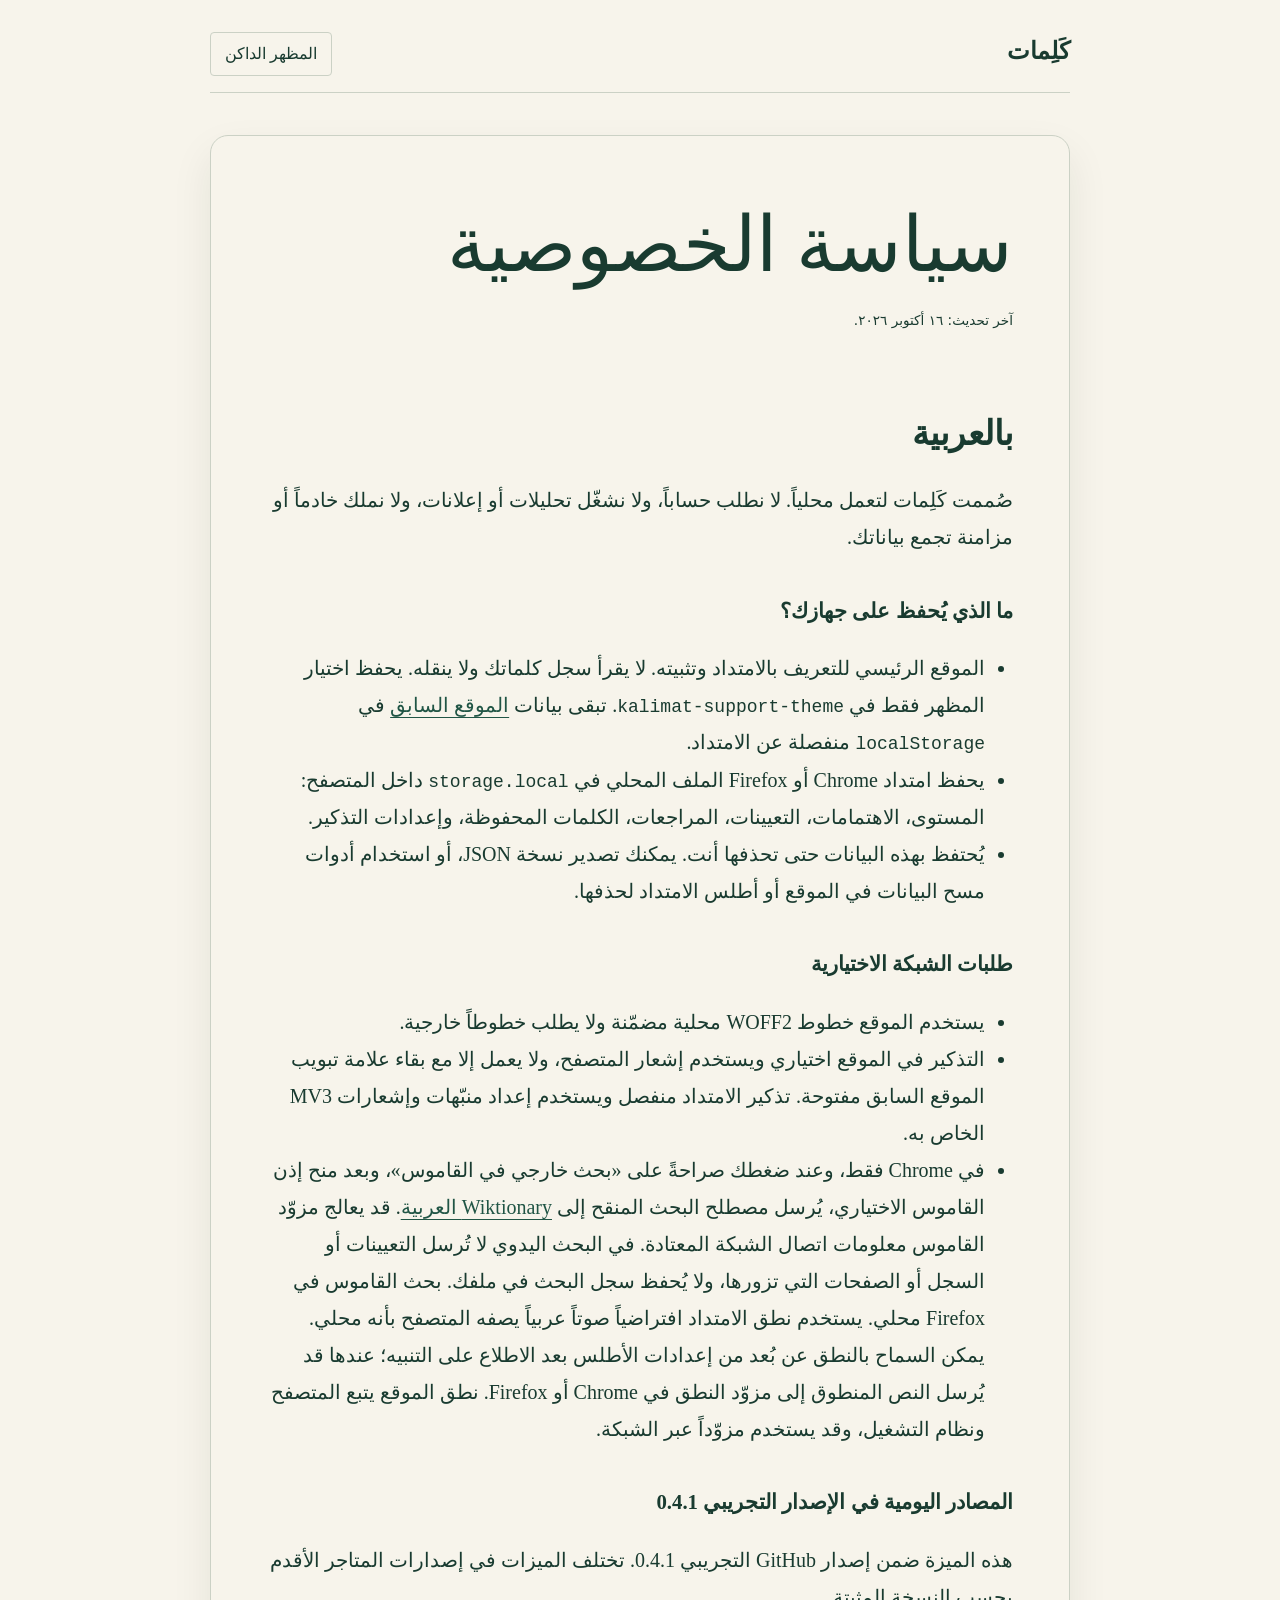
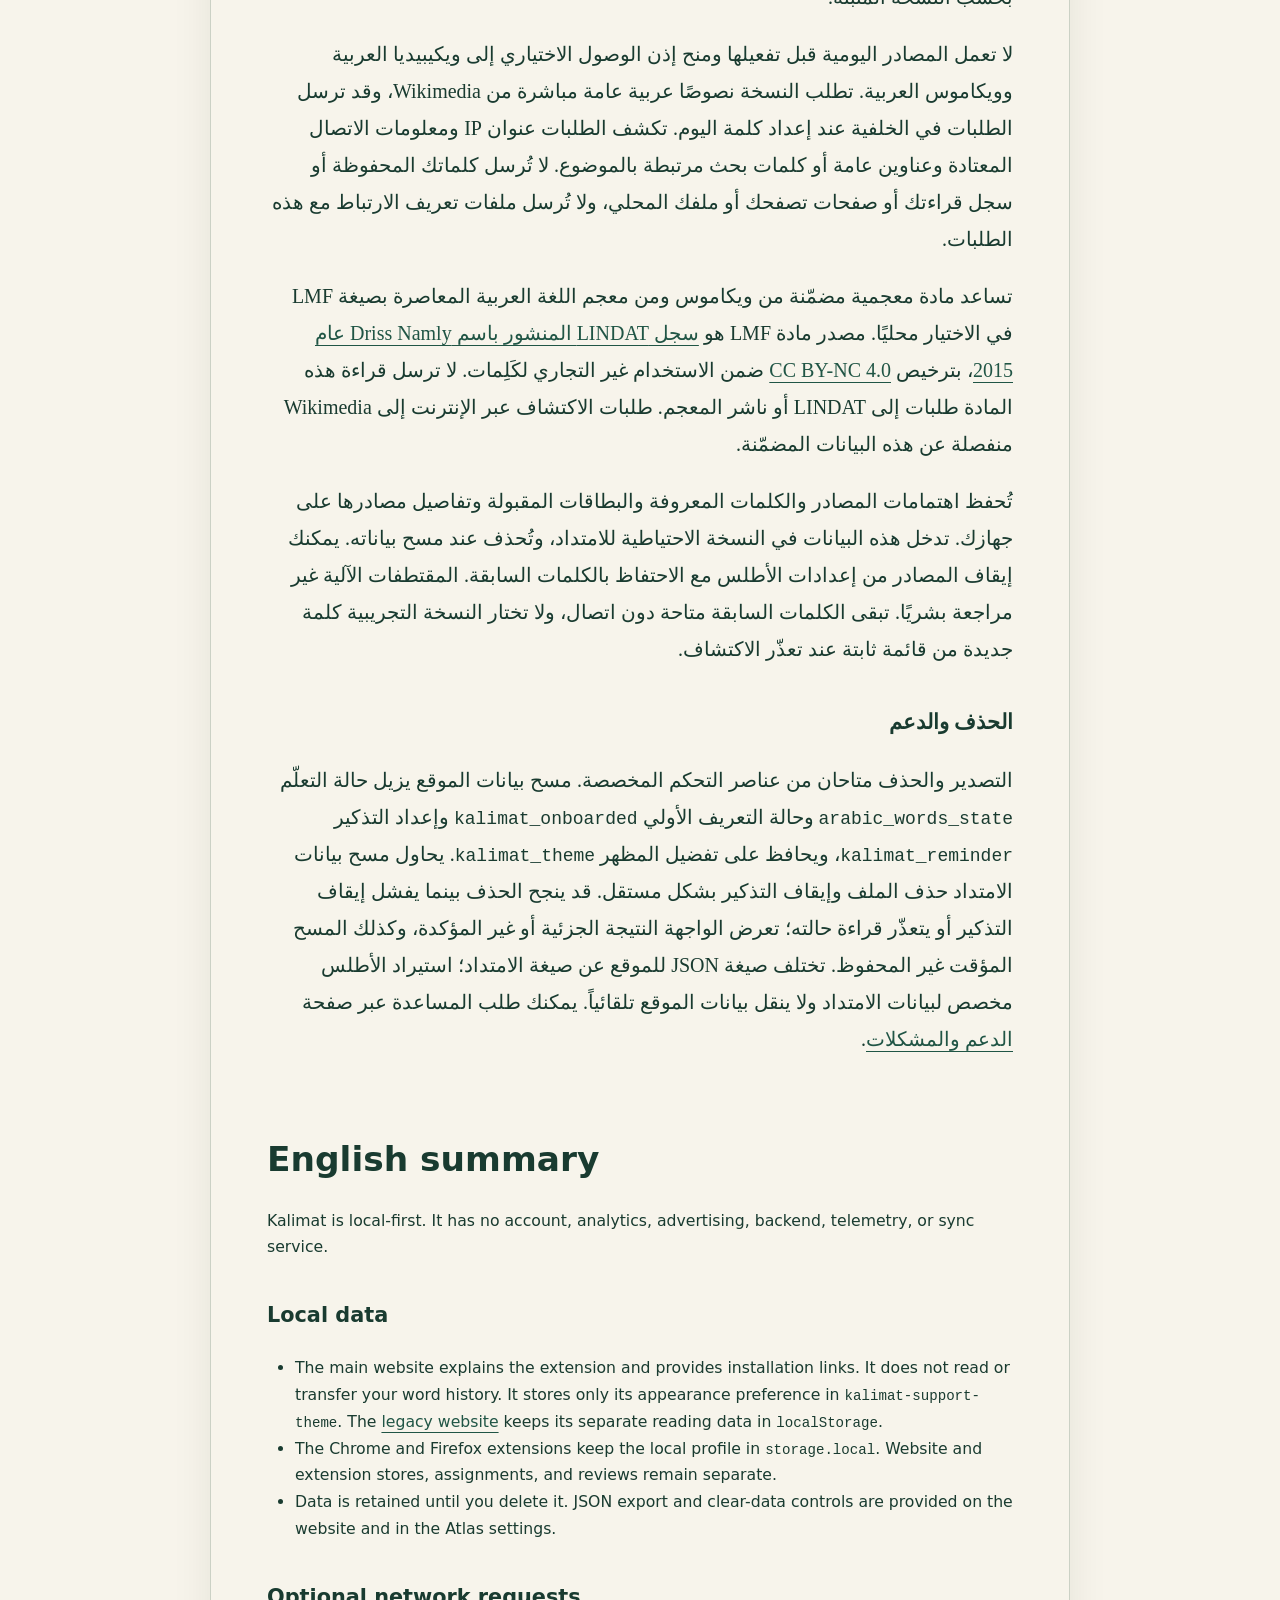
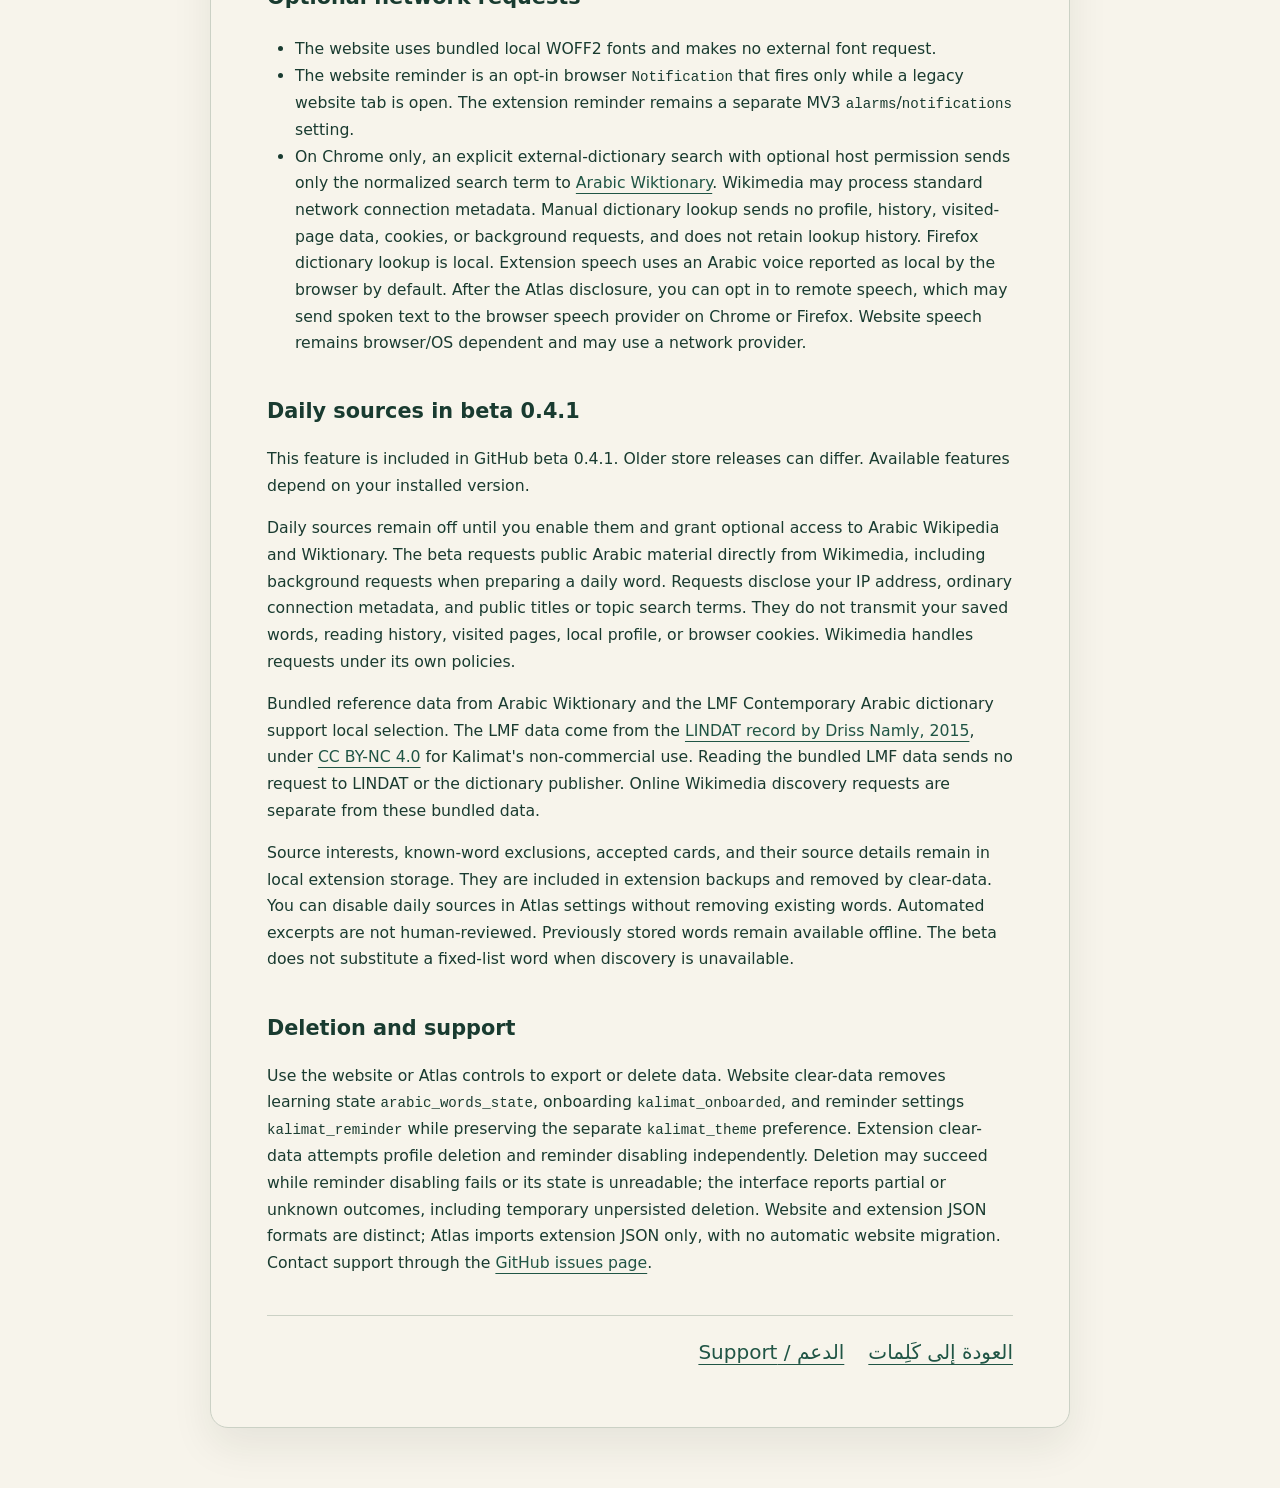
==== commit 1558fdec: "docs(release): align public copy and checksums with the beta" ====
--- a/privacy.html
+++ b/privacy.html
@@ -56,11 +56,11 @@
         <li>في Chrome فقط، وعند ضغطك صراحةً على «بحث خارجي في القاموس»، وبعد منح إذن القاموس الاختياري، يُرسل مصطلح البحث المنقح إلى <a href="https://ar.wiktionary.org/">Wiktionary العربية</a>. قد يعالج مزوّد القاموس معلومات اتصال الشبكة المعتادة. في البحث اليدوي لا تُرسل التعيينات أو السجل أو الصفحات التي تزورها، ولا يُحفظ سجل البحث في ملفك. بحث القاموس في Firefox محلي. يستخدم نطق الامتداد افتراضياً صوتاً عربياً يصفه المتصفح بأنه محلي. يمكن السماح بالنطق عن بُعد من إعدادات الأطلس بعد الاطلاع على التنبيه؛ عندها قد يُرسل النص المنطوق إلى مزوّد النطق في Chrome أو Firefox. نطق الموقع يتبع المتصفح ونظام التشغيل، وقد يستخدم مزوّداً عبر الشبكة.</li>
       </ul>
 
-      <h3>المصادر اليومية في نسخة التطوير</h3>
-      <p>هذه الميزة موجودة في نسخة التطوير الحالية، وليست ضمن إصدار المتجر 0.3.0 أو إصدار GitHub التجريبي 0.4.0 المنشورين وقت تحديث هذه الصفحة. تختلف الميزات بحسب النسخة المثبتة.</p>
+      <h3>المصادر اليومية في الإصدار التجريبي 0.4.1</h3>
+      <p>هذه الميزة ضمن إصدار GitHub التجريبي 0.4.1. تختلف الميزات في إصدارات المتاجر الأقدم بحسب النسخة المثبتة.</p>
       <p>لا تعمل المصادر اليومية قبل تفعيلها ومنح إذن الوصول الاختياري إلى ويكيبيديا العربية وويكاموس العربية. تطلب النسخة نصوصًا عربية عامة مباشرة من Wikimedia، وقد ترسل الطلبات في الخلفية عند إعداد كلمة اليوم. تكشف الطلبات عنوان IP ومعلومات الاتصال المعتادة وعناوين عامة أو كلمات بحث مرتبطة بالموضوع. لا تُرسل كلماتك المحفوظة أو سجل قراءتك أو صفحات تصفحك أو ملفك المحلي، ولا تُرسل ملفات تعريف الارتباط مع هذه الطلبات.</p>
       <p>تساعد مادة معجمية مضمّنة من ويكاموس ومن معجم اللغة العربية المعاصرة بصيغة LMF في الاختيار محليًا. مصدر مادة LMF هو <a href="https://lindat.mff.cuni.cz/repository/items/d4d8ef1a-0e51-42d1-9a94-113cb81afa76">سجل LINDAT المنشور باسم Driss Namly عام 2015</a>، بترخيص <a href="https://creativecommons.org/licenses/by-nc/4.0/">CC BY-NC 4.0</a> ضمن الاستخدام غير التجاري لكَلِمات. لا ترسل قراءة هذه المادة طلبات إلى LINDAT أو ناشر المعجم. طلبات الاكتشاف عبر الإنترنت إلى Wikimedia منفصلة عن هذه البيانات المضمّنة.</p>
-      <p>تُحفظ اهتمامات المصادر والكلمات المعروفة والبطاقات المقبولة وتفاصيل مصادرها على جهازك. تدخل هذه البيانات في النسخة الاحتياطية للامتداد، وتُحذف عند مسح بياناته. يمكنك إيقاف المصادر من إعدادات الأطلس مع الاحتفاظ بالكلمات السابقة. المقتطفات الآلية غير مراجعة بشريًا. تبقى الكلمات السابقة متاحة دون اتصال، ولا تختار نسخة التطوير كلمة جديدة من قائمة ثابتة عند تعذّر الاكتشاف.</p>
+      <p>تُحفظ اهتمامات المصادر والكلمات المعروفة والبطاقات المقبولة وتفاصيل مصادرها على جهازك. تدخل هذه البيانات في النسخة الاحتياطية للامتداد، وتُحذف عند مسح بياناته. يمكنك إيقاف المصادر من إعدادات الأطلس مع الاحتفاظ بالكلمات السابقة. المقتطفات الآلية غير مراجعة بشريًا. تبقى الكلمات السابقة متاحة دون اتصال، ولا تختار النسخة التجريبية كلمة جديدة من قائمة ثابتة عند تعذّر الاكتشاف.</p>
 
       <h3>الحذف والدعم</h3>
       <p>التصدير والحذف متاحان من عناصر التحكم المخصصة. مسح بيانات الموقع يزيل حالة التعلّم <code>arabic_words_state</code> وحالة التعريف الأولي <code>kalimat_onboarded</code> وإعداد التذكير <code>kalimat_reminder</code>، ويحافظ على تفضيل المظهر <code>kalimat_theme</code>. يحاول مسح بيانات الامتداد حذف الملف وإيقاف التذكير بشكل مستقل. قد ينجح الحذف بينما يفشل إيقاف التذكير أو يتعذّر قراءة حالته؛ تعرض الواجهة النتيجة الجزئية أو غير المؤكدة، وكذلك المسح المؤقت غير المحفوظ. تختلف صيغة JSON للموقع عن صيغة الامتداد؛ استيراد الأطلس مخصص لبيانات الامتداد ولا ينقل بيانات الموقع تلقائياً. يمكنك طلب المساعدة عبر صفحة <a href="https://github.com/Assem130/Kalimat-365/issues">الدعم والمشكلات</a>.</p>
@@ -80,11 +80,11 @@
           <li>The website reminder is an opt-in browser <code>Notification</code> that fires only while a legacy website tab is open. The extension reminder remains a separate MV3 <code>alarms</code>/<code>notifications</code> setting.</li>
           <li>On Chrome only, an explicit external-dictionary search with optional host permission sends only the normalized search term to <a href="https://ar.wiktionary.org/">Arabic Wiktionary</a>. Wikimedia may process standard network connection metadata. Manual dictionary lookup sends no profile, history, visited-page data, cookies, or background requests, and does not retain lookup history. Firefox dictionary lookup is local. Extension speech uses an Arabic voice reported as local by the browser by default. After the Atlas disclosure, you can opt in to remote speech, which may send spoken text to the browser speech provider on Chrome or Firefox. Website speech remains browser/OS dependent and may use a network provider.</li>
         </ul>
-        <h3>Daily sources in the development version</h3>
-        <p>This feature is present in the current development version. It is not included in the published store version 0.3.0 or GitHub beta 0.4.0 at the date of this policy. Available features depend on your installed version.</p>
-        <p>Daily sources remain off until you enable them and grant optional access to Arabic Wikipedia and Wiktionary. The development version requests public Arabic material directly from Wikimedia, including background requests when preparing a daily word. Requests disclose your IP address, ordinary connection metadata, and public titles or topic search terms. They do not transmit your saved words, reading history, visited pages, local profile, or browser cookies. Wikimedia handles requests under its own policies.</p>
+        <h3>Daily sources in beta 0.4.1</h3>
+        <p>This feature is included in GitHub beta 0.4.1. Older store releases can differ. Available features depend on your installed version.</p>
+        <p>Daily sources remain off until you enable them and grant optional access to Arabic Wikipedia and Wiktionary. The beta requests public Arabic material directly from Wikimedia, including background requests when preparing a daily word. Requests disclose your IP address, ordinary connection metadata, and public titles or topic search terms. They do not transmit your saved words, reading history, visited pages, local profile, or browser cookies. Wikimedia handles requests under its own policies.</p>
         <p>Bundled reference data from Arabic Wiktionary and the LMF Contemporary Arabic dictionary support local selection. The LMF data come from the <a href="https://lindat.mff.cuni.cz/repository/items/d4d8ef1a-0e51-42d1-9a94-113cb81afa76">LINDAT record by Driss Namly, 2015</a>, under <a href="https://creativecommons.org/licenses/by-nc/4.0/">CC BY-NC 4.0</a> for Kalimat's non-commercial use. Reading the bundled LMF data sends no request to LINDAT or the dictionary publisher. Online Wikimedia discovery requests are separate from these bundled data.</p>
-        <p>Source interests, known-word exclusions, accepted cards, and their source details remain in local extension storage. They are included in extension backups and removed by clear-data. You can disable daily sources in Atlas settings without removing existing words. Automated excerpts are not human-reviewed. Previously stored words remain available offline. The development version does not substitute a fixed-list word when discovery is unavailable.</p>
+        <p>Source interests, known-word exclusions, accepted cards, and their source details remain in local extension storage. They are included in extension backups and removed by clear-data. You can disable daily sources in Atlas settings without removing existing words. Automated excerpts are not human-reviewed. Previously stored words remain available offline. The beta does not substitute a fixed-list word when discovery is unavailable.</p>
 
         <h3>Deletion and support</h3>
         <p>Use the website or Atlas controls to export or delete data. Website clear-data removes learning state <code>arabic_words_state</code>, onboarding <code>kalimat_onboarded</code>, and reminder settings <code>kalimat_reminder</code> while preserving the separate <code>kalimat_theme</code> preference. Extension clear-data attempts profile deletion and reminder disabling independently. Deletion may succeed while reminder disabling fails or its state is unreadable; the interface reports partial or unknown outcomes, including temporary unpersisted deletion. Website and extension JSON formats are distinct; Atlas imports extension JSON only, with no automatic website migration. Contact support through the <a href="https://github.com/Assem130/Kalimat-365/issues">GitHub issues page</a>.</p>
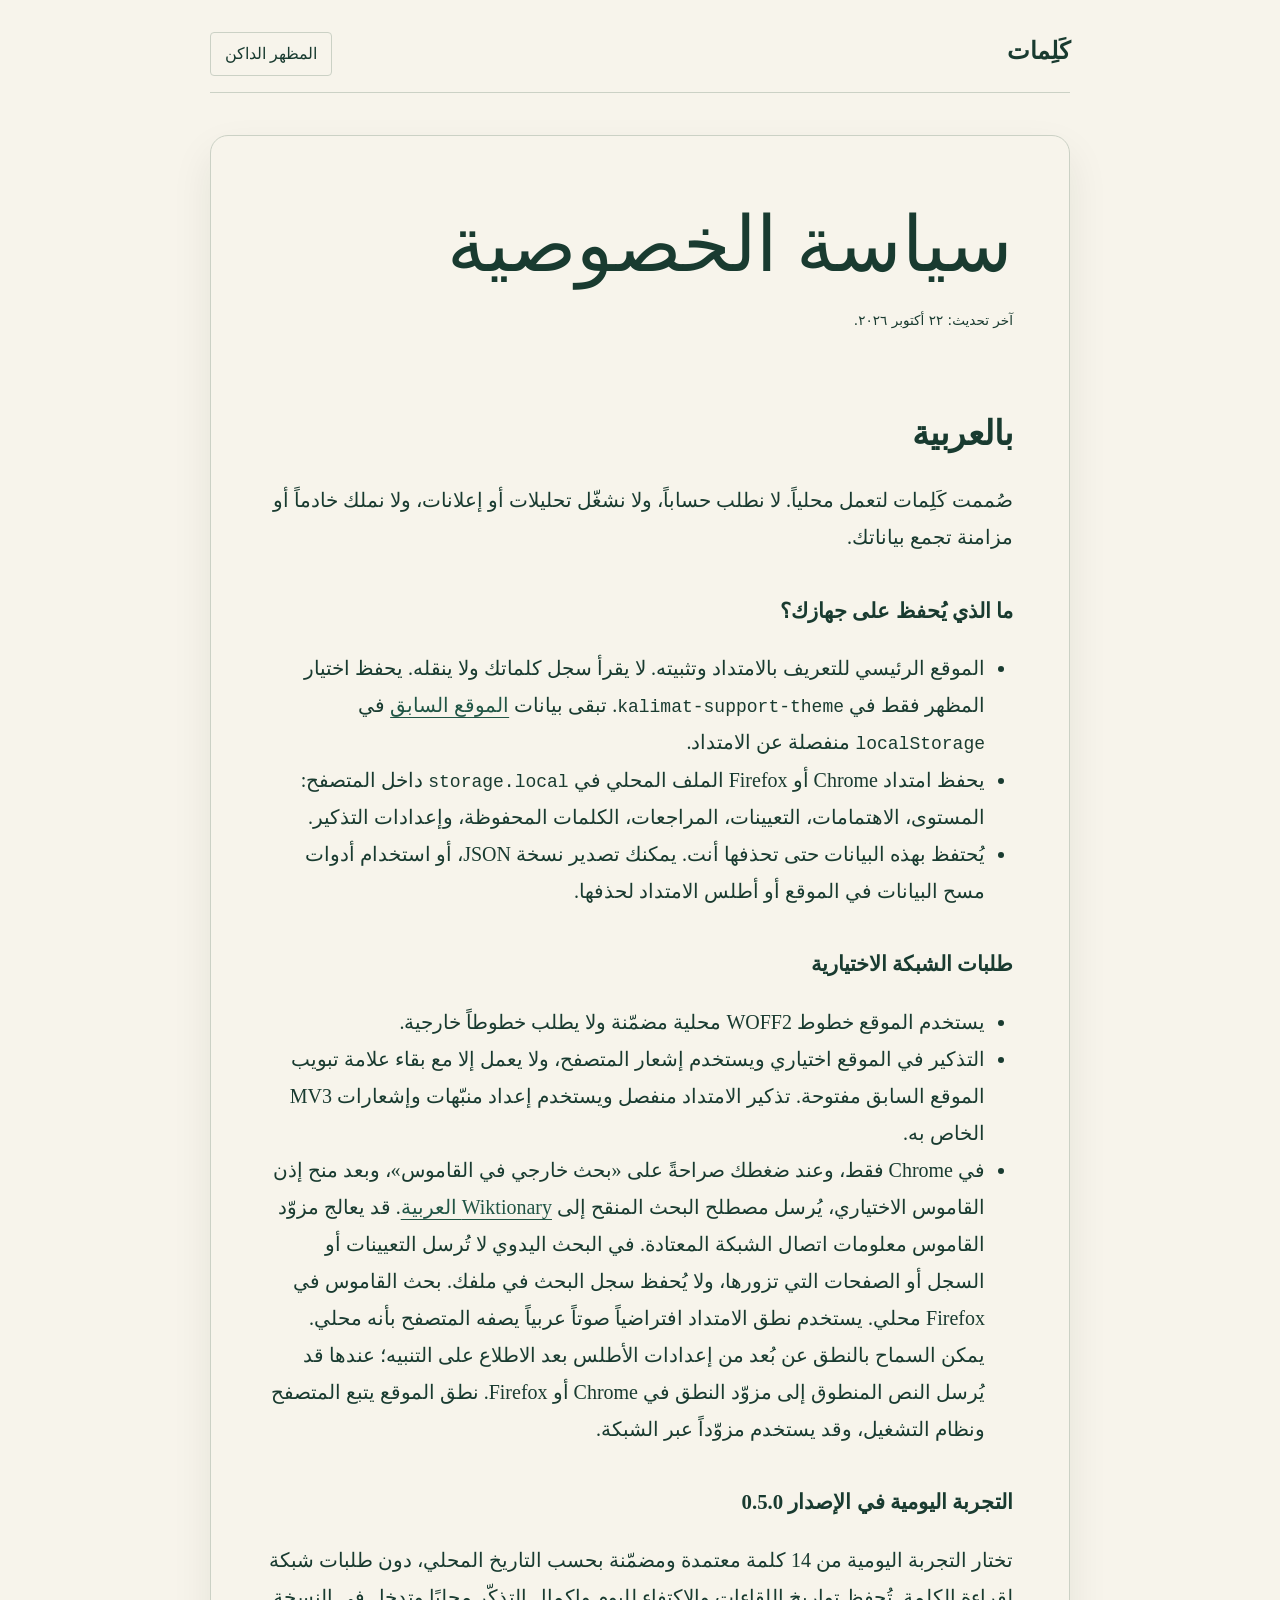
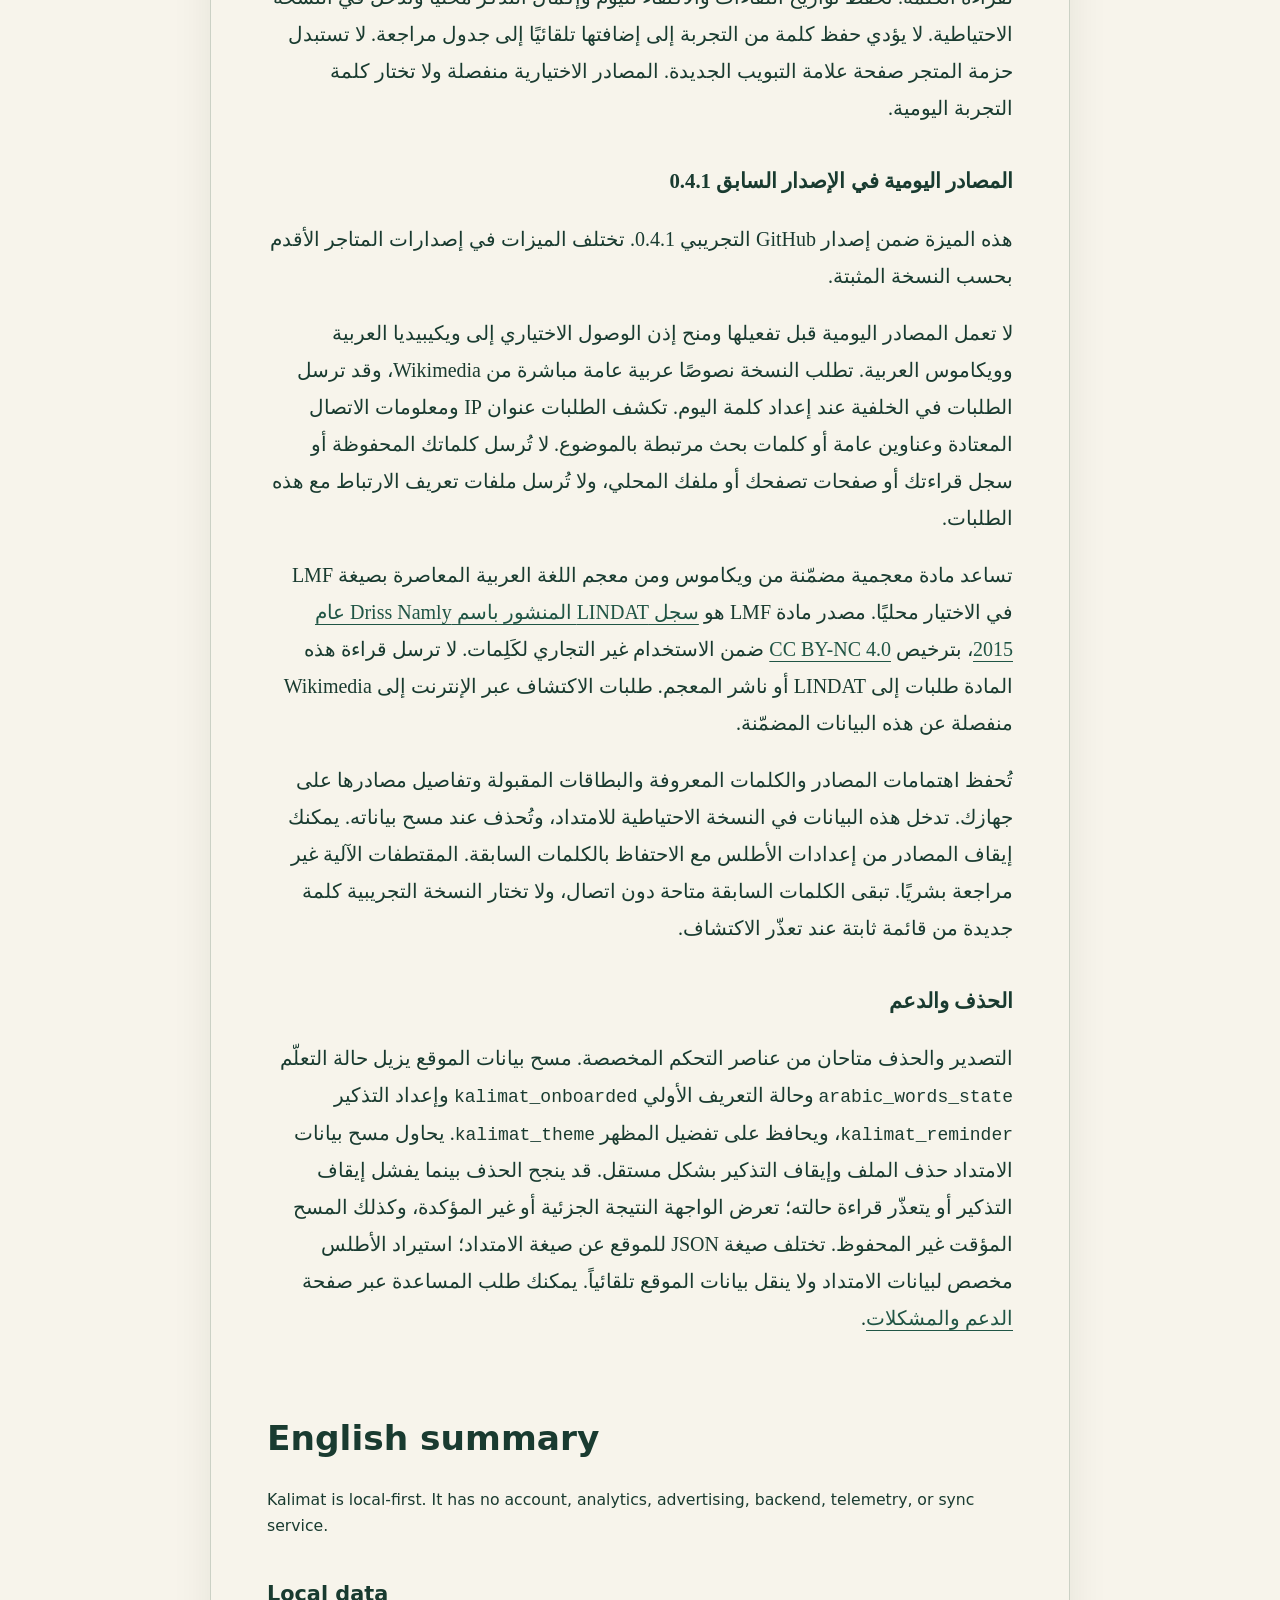
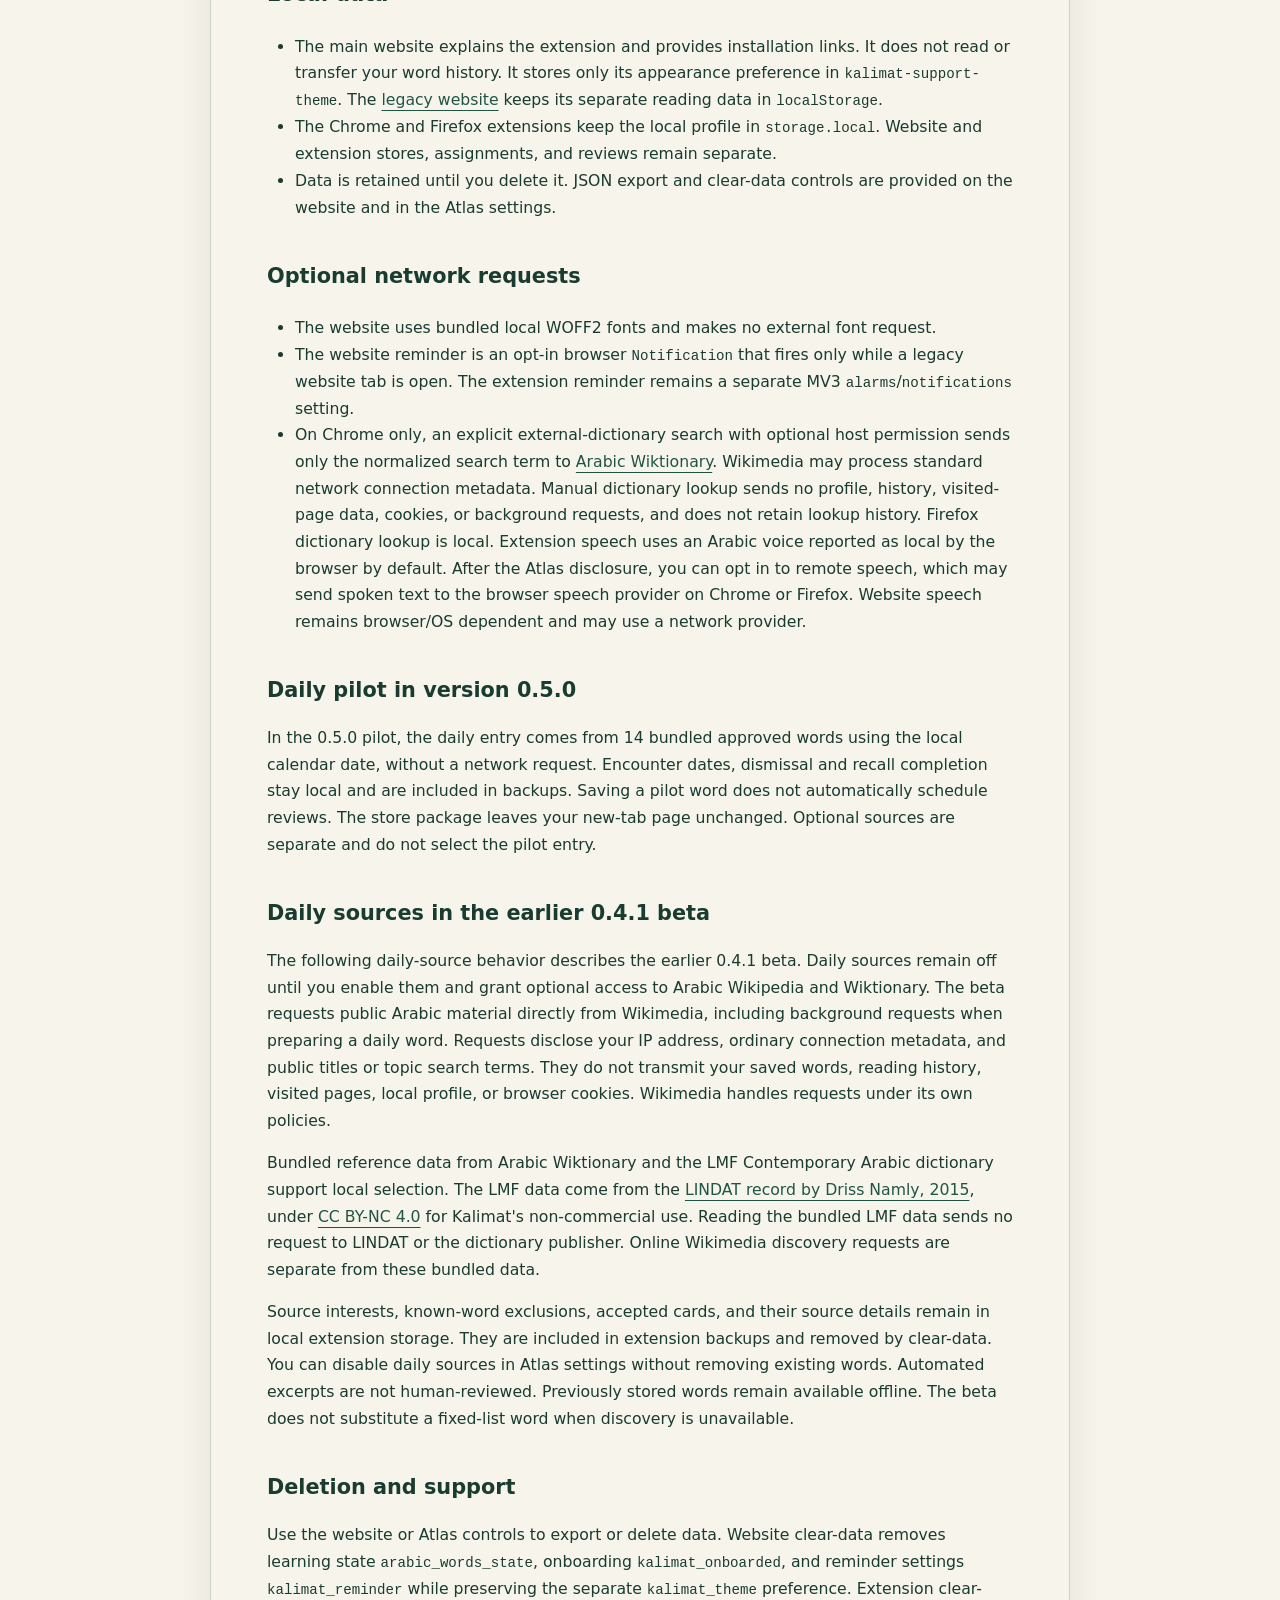
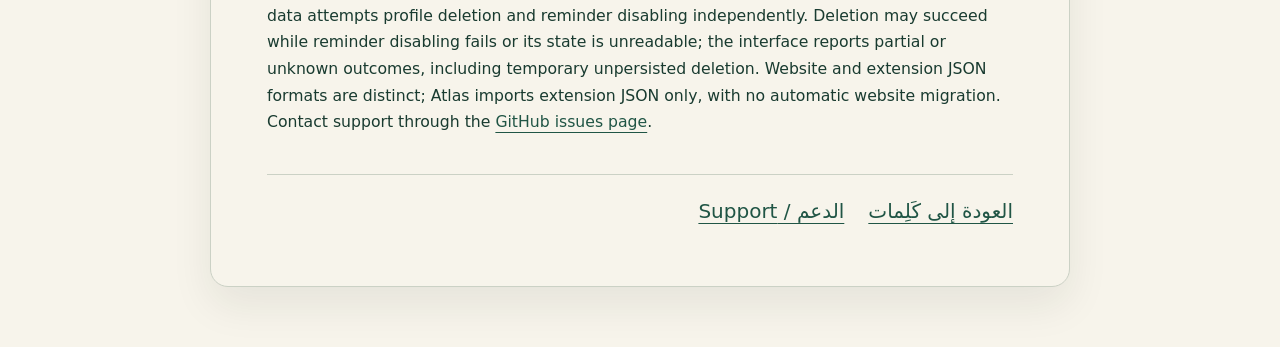
==== commit e743da26: "docs: publish privacy disclosures for the 0.5.0 pilot" ====
--- a/privacy.html
+++ b/privacy.html
@@ -37,7 +37,7 @@
     </header>
     <article id="policy-content" tabindex="-1">
       <h1>سياسة الخصوصية</h1>
-      <p class="updated">آخر تحديث: ١٦ أكتوبر ٢٠٢٦.</p>
+      <p class="updated">آخر تحديث: ٢٢ أكتوبر ٢٠٢٦.</p>
 
       <h2>بالعربية</h2>
       <p>صُممت كَلِمات لتعمل محلياً. لا نطلب حساباً، ولا نشغّل تحليلات أو إعلانات، ولا نملك خادماً أو مزامنة تجمع بياناتك.</p>
@@ -56,7 +56,9 @@
         <li>في Chrome فقط، وعند ضغطك صراحةً على «بحث خارجي في القاموس»، وبعد منح إذن القاموس الاختياري، يُرسل مصطلح البحث المنقح إلى <a href="https://ar.wiktionary.org/">Wiktionary العربية</a>. قد يعالج مزوّد القاموس معلومات اتصال الشبكة المعتادة. في البحث اليدوي لا تُرسل التعيينات أو السجل أو الصفحات التي تزورها، ولا يُحفظ سجل البحث في ملفك. بحث القاموس في Firefox محلي. يستخدم نطق الامتداد افتراضياً صوتاً عربياً يصفه المتصفح بأنه محلي. يمكن السماح بالنطق عن بُعد من إعدادات الأطلس بعد الاطلاع على التنبيه؛ عندها قد يُرسل النص المنطوق إلى مزوّد النطق في Chrome أو Firefox. نطق الموقع يتبع المتصفح ونظام التشغيل، وقد يستخدم مزوّداً عبر الشبكة.</li>
       </ul>
 
-      <h3>المصادر اليومية في الإصدار التجريبي 0.4.1</h3>
+      <h3>التجربة اليومية في الإصدار 0.5.0</h3>
+      <p>تختار التجربة اليومية من 14 كلمة معتمدة ومضمّنة بحسب التاريخ المحلي، دون طلبات شبكة لقراءة الكلمة. تُحفظ تواريخ اللقاءات والاكتفاء لليوم وإكمال التذكّر محليًا وتدخل في النسخة الاحتياطية. لا يؤدي حفظ كلمة من التجربة إلى إضافتها تلقائيًا إلى جدول مراجعة. لا تستبدل حزمة المتجر صفحة علامة التبويب الجديدة. المصادر الاختيارية منفصلة ولا تختار كلمة التجربة اليومية.</p>
+      <h3>المصادر اليومية في الإصدار السابق 0.4.1</h3>
       <p>هذه الميزة ضمن إصدار GitHub التجريبي 0.4.1. تختلف الميزات في إصدارات المتاجر الأقدم بحسب النسخة المثبتة.</p>
       <p>لا تعمل المصادر اليومية قبل تفعيلها ومنح إذن الوصول الاختياري إلى ويكيبيديا العربية وويكاموس العربية. تطلب النسخة نصوصًا عربية عامة مباشرة من Wikimedia، وقد ترسل الطلبات في الخلفية عند إعداد كلمة اليوم. تكشف الطلبات عنوان IP ومعلومات الاتصال المعتادة وعناوين عامة أو كلمات بحث مرتبطة بالموضوع. لا تُرسل كلماتك المحفوظة أو سجل قراءتك أو صفحات تصفحك أو ملفك المحلي، ولا تُرسل ملفات تعريف الارتباط مع هذه الطلبات.</p>
       <p>تساعد مادة معجمية مضمّنة من ويكاموس ومن معجم اللغة العربية المعاصرة بصيغة LMF في الاختيار محليًا. مصدر مادة LMF هو <a href="https://lindat.mff.cuni.cz/repository/items/d4d8ef1a-0e51-42d1-9a94-113cb81afa76">سجل LINDAT المنشور باسم Driss Namly عام 2015</a>، بترخيص <a href="https://creativecommons.org/licenses/by-nc/4.0/">CC BY-NC 4.0</a> ضمن الاستخدام غير التجاري لكَلِمات. لا ترسل قراءة هذه المادة طلبات إلى LINDAT أو ناشر المعجم. طلبات الاكتشاف عبر الإنترنت إلى Wikimedia منفصلة عن هذه البيانات المضمّنة.</p>
@@ -80,9 +82,10 @@
           <li>The website reminder is an opt-in browser <code>Notification</code> that fires only while a legacy website tab is open. The extension reminder remains a separate MV3 <code>alarms</code>/<code>notifications</code> setting.</li>
           <li>On Chrome only, an explicit external-dictionary search with optional host permission sends only the normalized search term to <a href="https://ar.wiktionary.org/">Arabic Wiktionary</a>. Wikimedia may process standard network connection metadata. Manual dictionary lookup sends no profile, history, visited-page data, cookies, or background requests, and does not retain lookup history. Firefox dictionary lookup is local. Extension speech uses an Arabic voice reported as local by the browser by default. After the Atlas disclosure, you can opt in to remote speech, which may send spoken text to the browser speech provider on Chrome or Firefox. Website speech remains browser/OS dependent and may use a network provider.</li>
         </ul>
-        <h3>Daily sources in beta 0.4.1</h3>
-        <p>This feature is included in GitHub beta 0.4.1. Older store releases can differ. Available features depend on your installed version.</p>
-        <p>Daily sources remain off until you enable them and grant optional access to Arabic Wikipedia and Wiktionary. The beta requests public Arabic material directly from Wikimedia, including background requests when preparing a daily word. Requests disclose your IP address, ordinary connection metadata, and public titles or topic search terms. They do not transmit your saved words, reading history, visited pages, local profile, or browser cookies. Wikimedia handles requests under its own policies.</p>
+        <h3>Daily pilot in version 0.5.0</h3>
+        <p>In the 0.5.0 pilot, the daily entry comes from 14 bundled approved words using the local calendar date, without a network request. Encounter dates, dismissal and recall completion stay local and are included in backups. Saving a pilot word does not automatically schedule reviews. The store package leaves your new-tab page unchanged. Optional sources are separate and do not select the pilot entry.</p>
+        <h3>Daily sources in the earlier 0.4.1 beta</h3>
+        <p>The following daily-source behavior describes the earlier 0.4.1 beta. Daily sources remain off until you enable them and grant optional access to Arabic Wikipedia and Wiktionary. The beta requests public Arabic material directly from Wikimedia, including background requests when preparing a daily word. Requests disclose your IP address, ordinary connection metadata, and public titles or topic search terms. They do not transmit your saved words, reading history, visited pages, local profile, or browser cookies. Wikimedia handles requests under its own policies.</p>
         <p>Bundled reference data from Arabic Wiktionary and the LMF Contemporary Arabic dictionary support local selection. The LMF data come from the <a href="https://lindat.mff.cuni.cz/repository/items/d4d8ef1a-0e51-42d1-9a94-113cb81afa76">LINDAT record by Driss Namly, 2015</a>, under <a href="https://creativecommons.org/licenses/by-nc/4.0/">CC BY-NC 4.0</a> for Kalimat's non-commercial use. Reading the bundled LMF data sends no request to LINDAT or the dictionary publisher. Online Wikimedia discovery requests are separate from these bundled data.</p>
         <p>Source interests, known-word exclusions, accepted cards, and their source details remain in local extension storage. They are included in extension backups and removed by clear-data. You can disable daily sources in Atlas settings without removing existing words. Automated excerpts are not human-reviewed. Previously stored words remain available offline. The beta does not substitute a fixed-list word when discovery is unavailable.</p>
 
